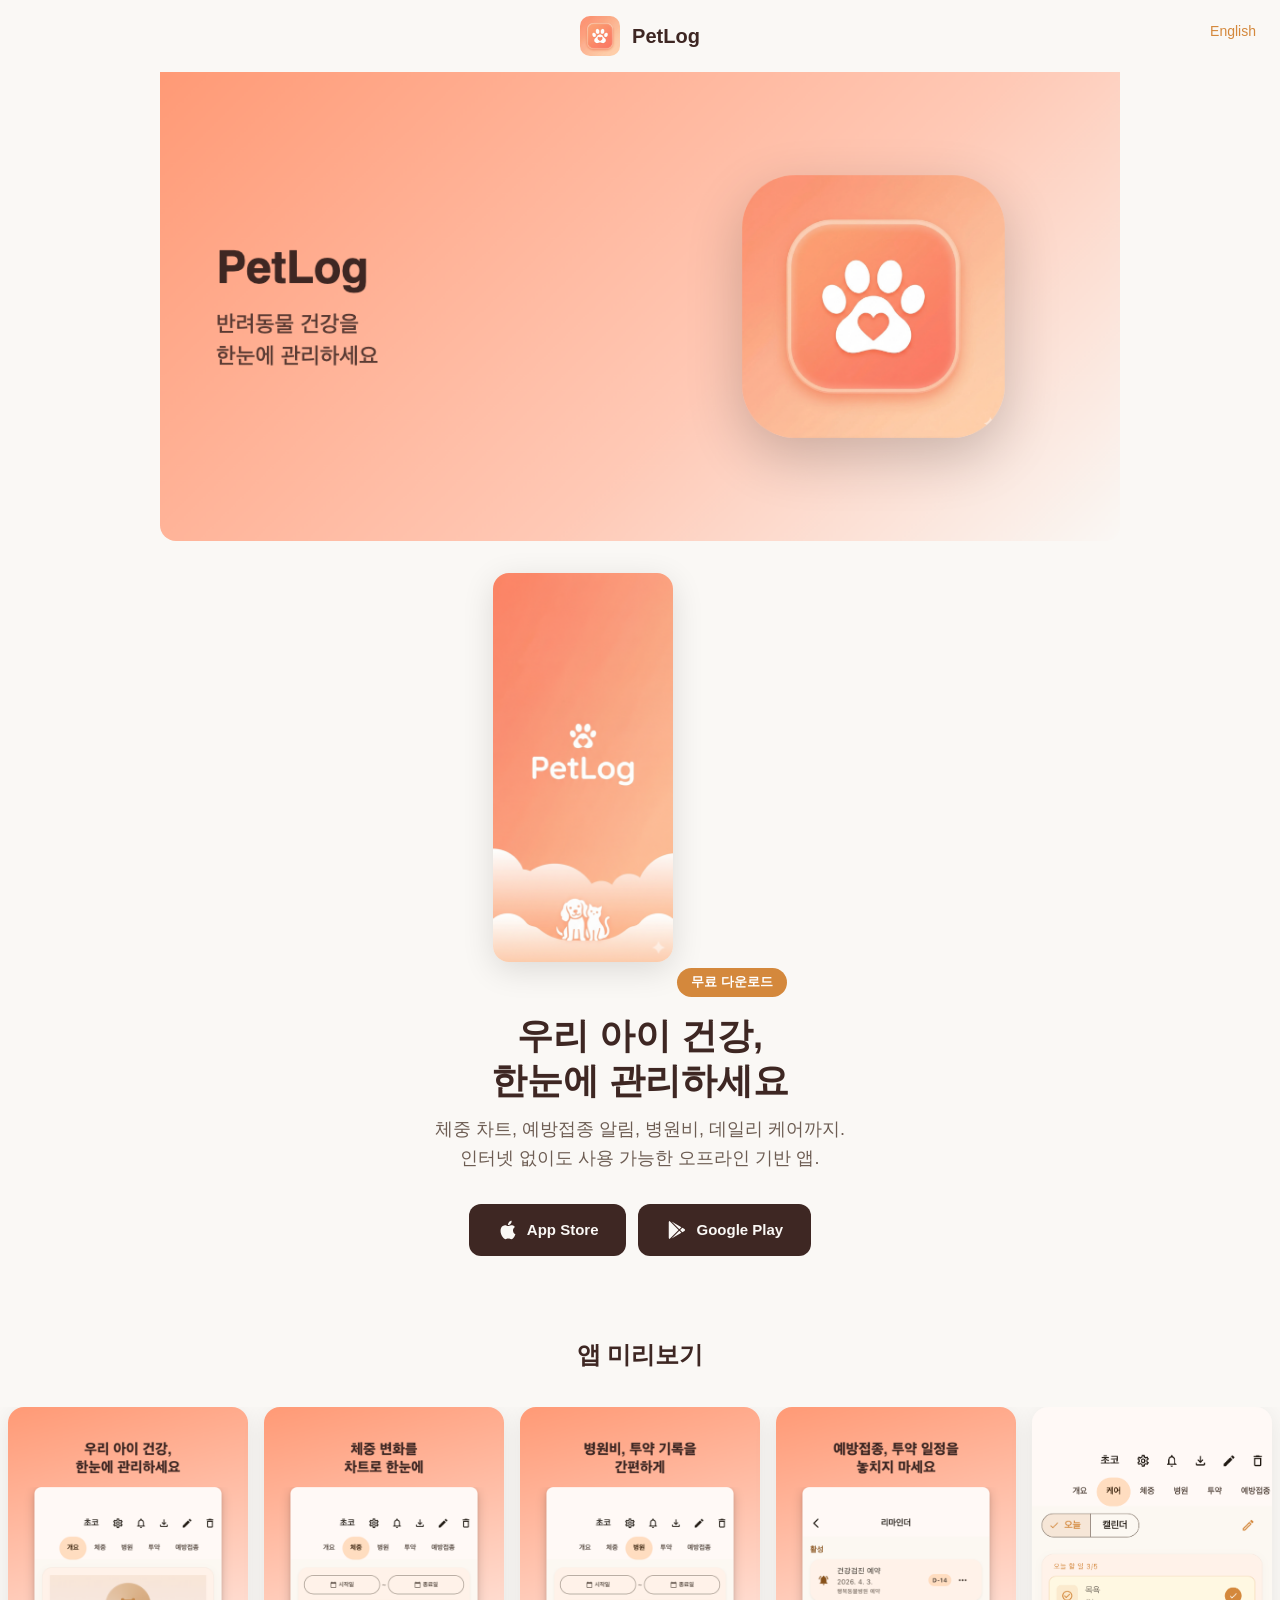
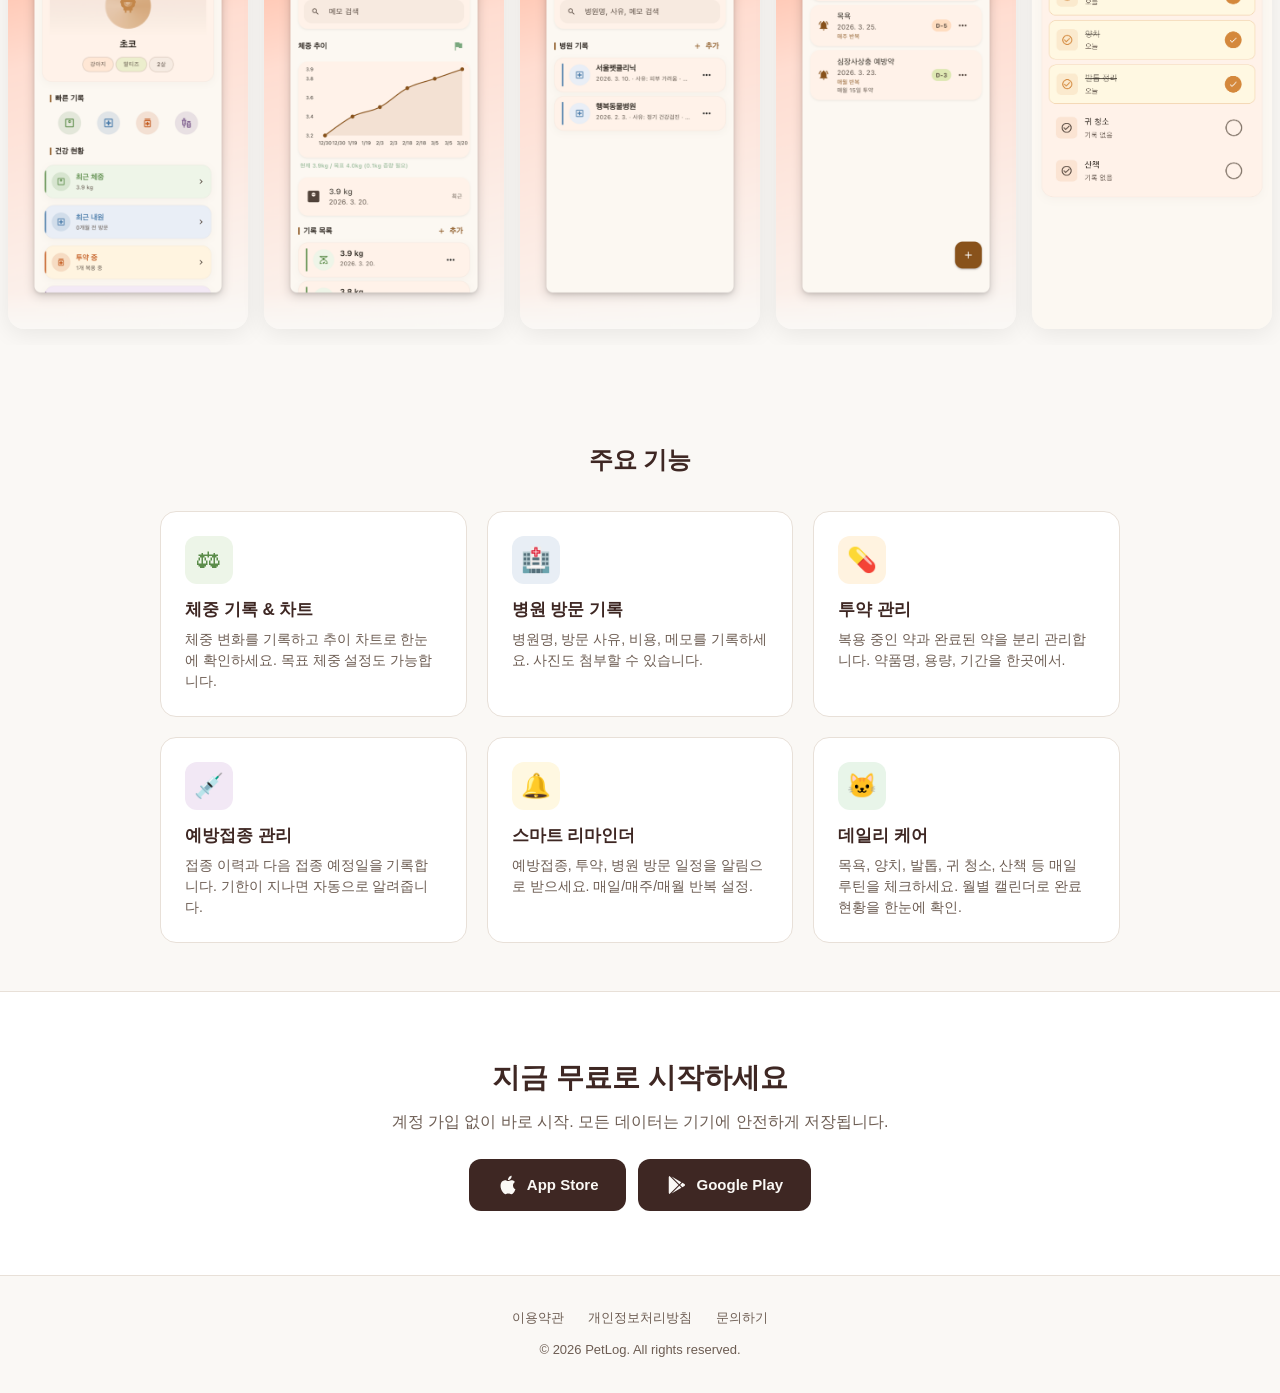
==== index.html @ 62b8fa32 "feat: v1.0.1 Daily Care 기능 추가 반영 - ko/en: Daily Care 기능 카드 추가 - ko/en: 스크린샷 5번 (Daily Care) 추가 - ko/" ====
<!DOCTYPE html>
<html lang="ko">
<head>
  <meta charset="UTF-8">
  <meta name="viewport" content="width=device-width, initial-scale=1.0">
  <title>PetLog - 반려동물 건강 관리 앱</title>
  <meta name="description" content="반려동물의 건강을 한눈에 관리하세요. 체중, 병원, 투약, 예방접종, 데일리 케어 기록과 리마인더를 제공하는 오프라인 기반 앱입니다.">
  <meta property="og:title" content="PetLog - 반려동물 건강 관리 앱">
  <meta property="og:description" content="바쁜 반려인을 위한 가장 간편한 건강 기록 앱">
  <meta property="og:image" content="images/app-icon.png">
  <meta name="theme-color" content="#FAF8F5" media="(prefers-color-scheme: light)">
  <meta name="theme-color" content="#1A1613" media="(prefers-color-scheme: dark)">
  <link rel="icon" href="images/app-icon.png">
  <link rel="stylesheet" href="style.css">
</head>
<body>

  <!-- Header -->
  <div class="lang-switch"><a href="en/">English</a></div>
  <header class="header">
    <div class="header-inner">
      <img src="images/app-icon.png" alt="PetLog" width="40" height="40">
      <h1>PetLog</h1>
    </div>
  </header>

  <!-- Feature Banner -->
  <section class="feature-banner">
    <img src="images/feature_ko.png" alt="PetLog Feature Graphic" loading="eager">
  </section>

  <!-- Hero -->
  <section class="hero container">
    <img src="images/splash_logo_web.png" alt="PetLog" class="hero-splash" loading="eager">
    <span class="hero-badge">무료 다운로드</span>
    <h2>우리 아이 건강,<br>한눈에 관리하세요</h2>
    <p>체중 차트, 예방접종 알림, 병원비, 데일리 케어까지.<br>인터넷 없이도 사용 가능한 오프라인 기반 앱.</p>
    <div class="cta-buttons">
      <a href="https://apps.apple.com/us/app/petlog-pet-health-tracker/id6760936087" class="cta-btn" aria-label="App Store에서 다운로드">
        <svg viewBox="0 0 24 24"><path d="M18.71 19.5c-.83 1.24-1.71 2.45-3.05 2.47-1.34.03-1.77-.79-3.29-.79-1.53 0-2 .77-3.27.82-1.31.05-2.3-1.32-3.14-2.53C4.25 17 2.94 12.45 4.7 9.39c.87-1.52 2.43-2.48 4.12-2.51 1.28-.02 2.5.87 3.29.87.78 0 2.26-1.07 3.8-.91.65.03 2.47.26 3.64 1.98-.09.06-2.17 1.28-2.15 3.81.03 3.02 2.65 4.03 2.68 4.04-.03.07-.42 1.44-1.38 2.83M13 3.5c.73-.83 1.94-1.46 2.94-1.5.13 1.17-.34 2.35-1.04 3.19-.69.85-1.83 1.51-2.95 1.42-.15-1.15.41-2.35 1.05-3.11z"/></svg>
        App Store
      </a>
      <a href="#" class="cta-btn" aria-label="Google Play에서 다운로드">
        <svg viewBox="0 0 24 24"><path d="M3,20.5V3.5C3,2.91 3.34,2.39 3.84,2.15L13.69,12L3.84,21.85C3.34,21.61 3,21.09 3,20.5M16.81,15.12L6.05,21.34L14.54,12.85L16.81,15.12M20.16,10.81C20.5,11.08 20.75,11.5 20.75,12C20.75,12.5 20.53,12.9 20.18,13.18L17.89,14.5L15.39,12L17.89,9.5L20.16,10.81M6.05,2.66L16.81,8.88L14.54,11.15L6.05,2.66Z"/></svg>
        Google Play
      </a>
    </div>
  </section>

  <!-- Screenshots -->
  <section class="screenshots">
    <h3>앱 미리보기</h3>
    <div class="screenshot-scroll">
      <img src="images/screenshot_ko_01.png" alt="펫 상세 화면" loading="lazy">
      <img src="images/screenshot_ko_02.png" alt="체중 차트" loading="lazy">
      <img src="images/screenshot_ko_03.png" alt="병원 기록" loading="lazy">
      <img src="images/screenshot_ko_04.png" alt="리마인더" loading="lazy">
      <img src="images/screenshot_ko_05.png" alt="데일리 케어" loading="lazy">
    </div>
  </section>

  <!-- Features -->
  <section class="features container">
    <h3>주요 기능</h3>
    <div class="feature-grid">
      <div class="feature-card">
        <div class="feature-icon" style="background: #EDF5E8; color: var(--color-weight);">&#9878;</div>
        <h4>체중 기록 & 차트</h4>
        <p>체중 변화를 기록하고 추이 차트로 한눈에 확인하세요. 목표 체중 설정도 가능합니다.</p>
      </div>
      <div class="feature-card">
        <div class="feature-icon" style="background: #E8EEF5; color: var(--color-hospital);">&#127973;</div>
        <h4>병원 방문 기록</h4>
        <p>병원명, 방문 사유, 비용, 메모를 기록하세요. 사진도 첨부할 수 있습니다.</p>
      </div>
      <div class="feature-card">
        <div class="feature-icon" style="background: #FFF3E0; color: var(--color-medication);">&#128138;</div>
        <h4>투약 관리</h4>
        <p>복용 중인 약과 완료된 약을 분리 관리합니다. 약품명, 용량, 기간을 한곳에서.</p>
      </div>
      <div class="feature-card">
        <div class="feature-icon" style="background: #F2E8F5; color: var(--color-vaccination);">&#128137;</div>
        <h4>예방접종 관리</h4>
        <p>접종 이력과 다음 접종 예정일을 기록합니다. 기한이 지나면 자동으로 알려줍니다.</p>
      </div>
      <div class="feature-card">
        <div class="feature-icon" style="background: #FFF8E1; color: var(--color-reminder);">&#128276;</div>
        <h4>스마트 리마인더</h4>
        <p>예방접종, 투약, 병원 방문 일정을 알림으로 받으세요. 매일/매주/매월 반복 설정.</p>
      </div>
      <div class="feature-card">
        <div class="feature-icon" style="background: #E8F5E9; color: #43A047;">&#128049;</div>
        <h4>데일리 케어</h4>
        <p>목욕, 양치, 발톱, 귀 청소, 산책 등 매일 루틴을 체크하세요. 월별 캘린더로 완료 현황을 한눈에 확인.</p>
      </div>
    </div>
  </section>

  <!-- Download CTA -->
  <section class="download">
    <div class="container">
      <h3>지금 무료로 시작하세요</h3>
      <p>계정 가입 없이 바로 시작. 모든 데이터는 기기에 안전하게 저장됩니다.</p>
      <div class="cta-buttons">
        <a href="#" class="cta-btn">
          <svg viewBox="0 0 24 24"><path d="M18.71 19.5c-.83 1.24-1.71 2.45-3.05 2.47-1.34.03-1.77-.79-3.29-.79-1.53 0-2 .77-3.27.82-1.31.05-2.3-1.32-3.14-2.53C4.25 17 2.94 12.45 4.7 9.39c.87-1.52 2.43-2.48 4.12-2.51 1.28-.02 2.5.87 3.29.87.78 0 2.26-1.07 3.8-.91.65.03 2.47.26 3.64 1.98-.09.06-2.17 1.28-2.15 3.81.03 3.02 2.65 4.03 2.68 4.04-.03.07-.42 1.44-1.38 2.83M13 3.5c.73-.83 1.94-1.46 2.94-1.5.13 1.17-.34 2.35-1.04 3.19-.69.85-1.83 1.51-2.95 1.42-.15-1.15.41-2.35 1.05-3.11z"/></svg>
          App Store
        </a>
        <a href="#" class="cta-btn">
          <svg viewBox="0 0 24 24"><path d="M3,20.5V3.5C3,2.91 3.34,2.39 3.84,2.15L13.69,12L3.84,21.85C3.34,21.61 3,21.09 3,20.5M16.81,15.12L6.05,21.34L14.54,12.85L16.81,15.12M20.16,10.81C20.5,11.08 20.75,11.5 20.75,12C20.75,12.5 20.53,12.9 20.18,13.18L17.89,14.5L15.39,12L17.89,9.5L20.16,10.81M6.05,2.66L16.81,8.88L14.54,11.15L6.05,2.66Z"/></svg>
          Google Play
        </a>
      </div>
    </div>
  </section>

  <!-- Footer -->
  <footer class="footer container">
    <div class="footer-links">
      <a href="terms.html">이용약관</a>
      <a href="privacy.html">개인정보처리방침</a>
      <a href="mailto:raybirdy@gmail.com">문의하기</a>
    </div>
    <p>&copy; 2026 PetLog. All rights reserved.</p>
  </footer>

</body>
</html>
---- style.css ----
/* PetLog Landing Page — Design Tokens */
:root {
  --color-bg: #FAF8F5;
  --color-surface: #FFFFFF;
  --color-primary: #D4883C;
  --color-secondary: #E8866A;
  --color-text: #3E2723;
  --color-text-muted: #6D5D53;
  --color-border: #E8E0D8;
  --color-weight: #5B8C4A;
  --color-hospital: #4A7BAA;
  --color-medication: #C45B20;
  --color-vaccination: #7B5A8C;
  --color-reminder: #D4883C;
  --font: 'Pretendard', -apple-system, BlinkMacSystemFont, 'Segoe UI', sans-serif;
  --radius: 16px;
  --radius-sm: 8px;
  --max-width: 960px;
}

/* Dark mode disabled — light brand theme only */

/* Reset */
*, *::before, *::after { box-sizing: border-box; margin: 0; padding: 0; }

body {
  font-family: var(--font);
  background: var(--color-bg);
  color: var(--color-text);
  line-height: 1.6;
  -webkit-font-smoothing: antialiased;
}

a { color: var(--color-primary); text-decoration: none; }
a:hover { text-decoration: underline; }

.container {
  max-width: var(--max-width);
  margin: 0 auto;
  padding: 0 24px;
}

/* Header */
.header {
  padding: 16px 0;
  text-align: center;
}

.header-inner {
  display: flex;
  align-items: center;
  justify-content: center;
  gap: 12px;
}

.header img {
  width: 40px;
  height: 40px;
  border-radius: 10px;
}

.header h1 {
  font-size: 20px;
  font-weight: 700;
}

.lang-switch {
  position: absolute;
  right: 24px;
  top: 20px;
  font-size: 14px;
  color: var(--color-text-muted);
}

/* Feature Banner */
.feature-banner {
  width: 100%;
  overflow: hidden;
  border-radius: 0 0 var(--radius) var(--radius);
}

.feature-banner img {
  width: 100%;
  max-width: var(--max-width);
  display: block;
  margin: 0 auto;
  border-radius: 0 0 var(--radius) var(--radius);
}

/* Hero */
.hero {
  text-align: center;
  padding: 32px 0;
}

.hero-splash {
  width: 180px;
  margin-bottom: 24px;
  border-radius: var(--radius);
  box-shadow: 0 8px 32px rgba(0,0,0,0.12);
}

.hero-badge {
  display: inline-block;
  background: var(--color-primary);
  color: #FFF;
  font-size: 13px;
  font-weight: 600;
  padding: 4px 14px;
  border-radius: 20px;
  margin-bottom: 16px;
}

.hero h2 {
  font-size: 36px;
  font-weight: 700;
  line-height: 1.25;
  margin-bottom: 12px;
}

.hero p {
  font-size: 18px;
  color: var(--color-text-muted);
  max-width: 500px;
  margin: 0 auto 32px;
}

.cta-buttons {
  display: flex;
  gap: 12px;
  justify-content: center;
  flex-wrap: wrap;
}

.cta-btn {
  display: inline-flex;
  align-items: center;
  gap: 8px;
  background: var(--color-text);
  color: var(--color-bg);
  padding: 14px 28px;
  border-radius: 12px;
  font-size: 15px;
  font-weight: 600;
  transition: opacity 0.2s;
}

.cta-btn:hover {
  opacity: 0.85;
  text-decoration: none;
}

.cta-btn svg {
  width: 22px;
  height: 22px;
  fill: currentColor;
}

/* Screenshots */
.screenshots {
  padding: 48px 0;
  overflow: hidden;
}

.screenshots h3 {
  text-align: center;
  font-size: 24px;
  font-weight: 700;
  margin-bottom: 32px;
}

.screenshot-scroll {
  display: flex;
  gap: 16px;
  overflow-x: auto;
  scroll-snap-type: x mandatory;
  -webkit-overflow-scrolling: touch;
  padding: 0 24px 16px;
  scrollbar-width: none;
  justify-content: center;
}

.screenshot-scroll::-webkit-scrollbar { display: none; }

.screenshot-scroll img {
  flex: 0 0 auto;
  width: 240px;
  border-radius: var(--radius);
  scroll-snap-align: center;
  box-shadow: 0 4px 24px rgba(0,0,0,0.08);
}

/* Features */
.features {
  padding: 48px 0;
}

.features h3 {
  text-align: center;
  font-size: 24px;
  font-weight: 700;
  margin-bottom: 32px;
}

.feature-grid {
  display: grid;
  grid-template-columns: repeat(auto-fit, minmax(260px, 1fr));
  gap: 20px;
}

.feature-card {
  background: var(--color-surface);
  border: 1px solid var(--color-border);
  border-radius: var(--radius);
  padding: 24px;
  transition: transform 0.2s;
}

.feature-card:hover {
  transform: translateY(-2px);
}

.feature-icon {
  width: 48px;
  height: 48px;
  border-radius: 12px;
  display: flex;
  align-items: center;
  justify-content: center;
  font-size: 24px;
  margin-bottom: 12px;
}

.feature-card h4 {
  font-size: 17px;
  font-weight: 600;
  margin-bottom: 6px;
}

.feature-card p {
  font-size: 14px;
  color: var(--color-text-muted);
  line-height: 1.5;
}

/* Download */
.download {
  text-align: center;
  padding: 64px 0;
  background: var(--color-surface);
  border-top: 1px solid var(--color-border);
  border-bottom: 1px solid var(--color-border);
}

.download h3 {
  font-size: 28px;
  font-weight: 700;
  margin-bottom: 8px;
}

.download p {
  font-size: 16px;
  color: var(--color-text-muted);
  margin-bottom: 24px;
}

/* Footer */
.footer {
  padding: 32px 0;
  text-align: center;
  font-size: 13px;
  color: var(--color-text-muted);
}

.footer-links {
  display: flex;
  gap: 24px;
  justify-content: center;
  margin-bottom: 12px;
}

.footer-links a {
  color: var(--color-text-muted);
}

/* Responsive */
@media (max-width: 640px) {
  .hero h2 { font-size: 28px; }
  .hero p { font-size: 16px; }
  .screenshot-scroll img { width: 200px; }
  .feature-grid { grid-template-columns: 1fr; }
  .lang-switch { position: static; text-align: center; margin-bottom: 8px; }
}
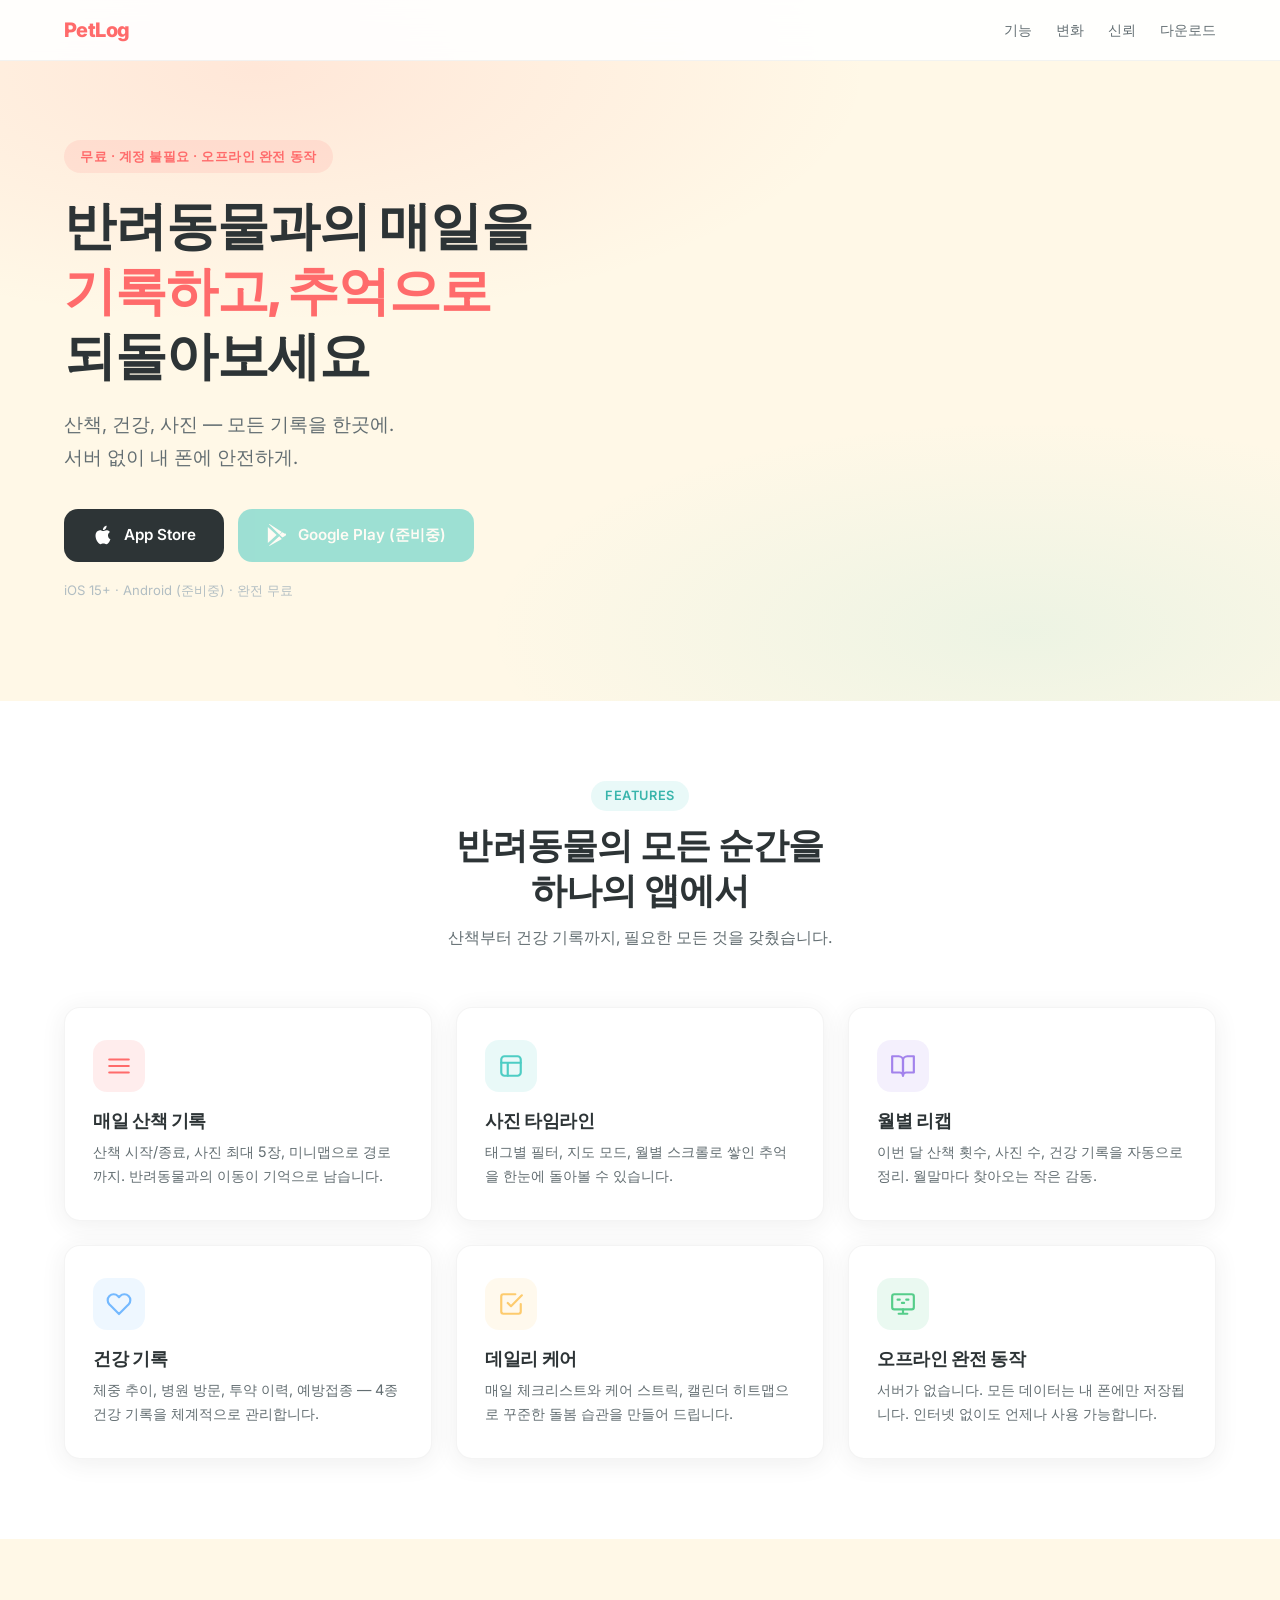
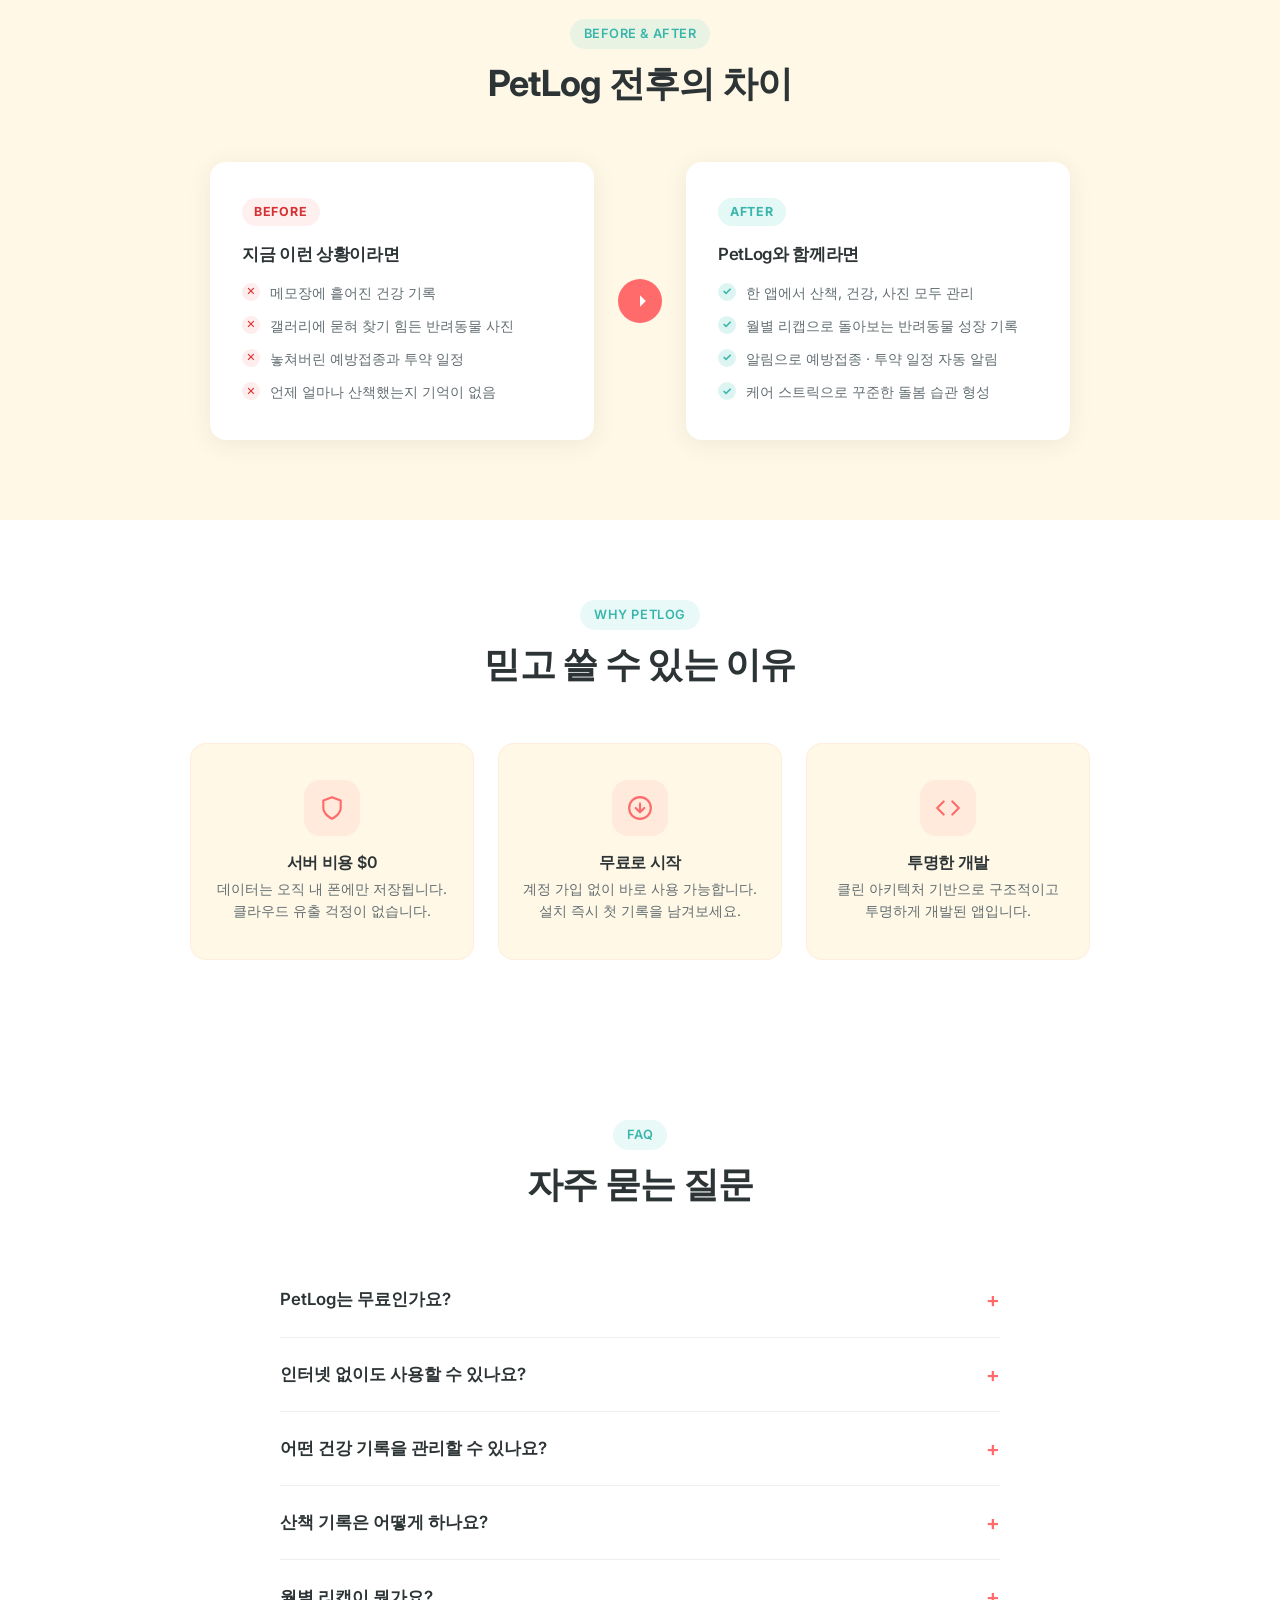
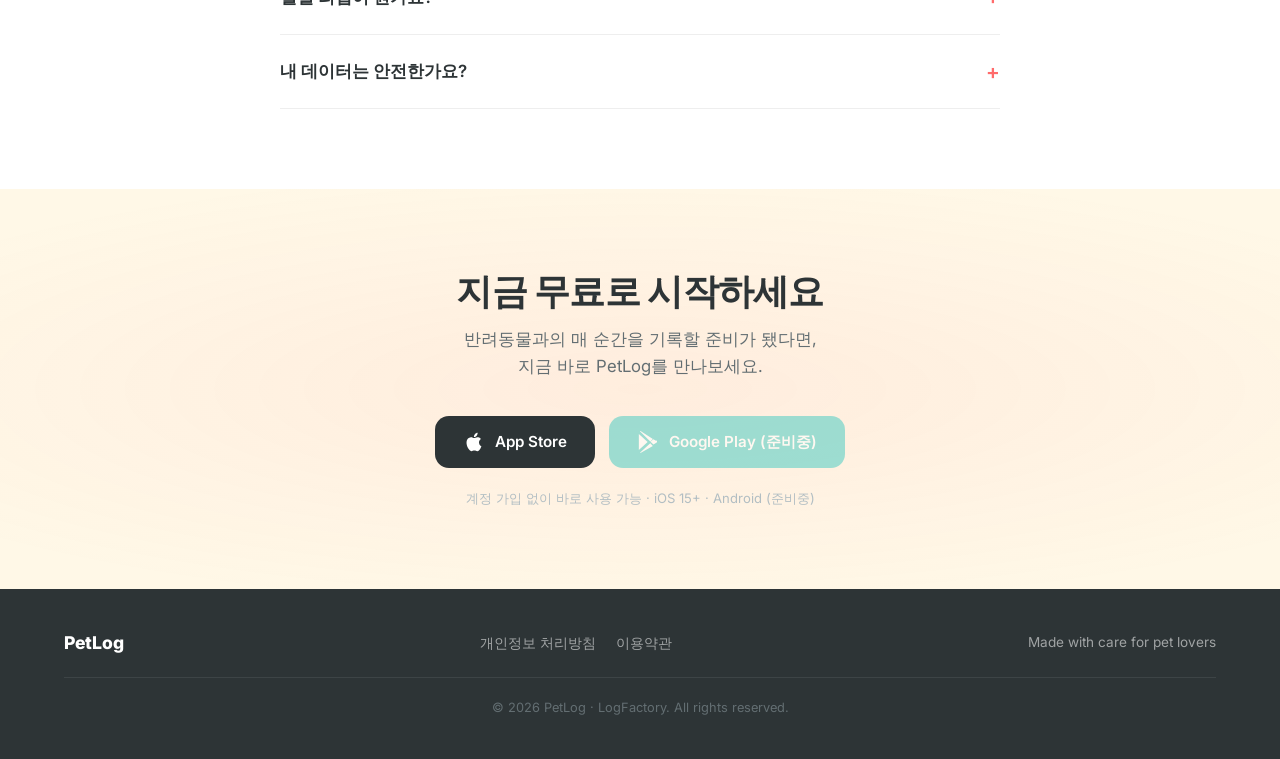
==== commit d7f545af: "feat: v10.0 landing page with SEO/AEO/GEO/LEO optimization Replace v9.0 landing with v10.0 Daily Joy" ====
--- a/index.html
+++ b/index.html
@@ -1,128 +1,1098 @@
 <!DOCTYPE html>
 <html lang="ko">
 <head>
-  <meta charset="UTF-8">
-  <meta name="viewport" content="width=device-width, initial-scale=1.0">
-  <title>PetLog - 반려동물 건강 관리 앱</title>
-  <meta name="description" content="반려동물의 건강을 한눈에 관리하세요. 체중, 병원, 투약, 예방접종, 데일리 케어 기록과 리마인더를 제공하는 오프라인 기반 앱입니다.">
-  <meta property="og:title" content="PetLog - 반려동물 건강 관리 앱">
-  <meta property="og:description" content="바쁜 반려인을 위한 가장 간편한 건강 기록 앱">
-  <meta property="og:image" content="images/app-icon.png">
-  <meta name="theme-color" content="#FAF8F5" media="(prefers-color-scheme: light)">
-  <meta name="theme-color" content="#1A1613" media="(prefers-color-scheme: dark)">
-  <link rel="icon" href="images/app-icon.png">
-  <link rel="stylesheet" href="style.css">
+  <meta charset="UTF-8" />
+  <meta name="viewport" content="width=device-width, initial-scale=1.0" />
+  <title>PetLog — 반려동물 건강 관리 앱 | 산책 기록, 사진 타임라인, 월별 리캡</title>
+  <meta name="description" content="반려동물과의 매일을 기록하고 추억으로 되돌아보세요. 산책 기록, 사진 타임라인, 월별 리캡, 체중/병원/투약/예방접종 관리. 서버 없이 내 폰에 안전하게 저장. 무료." />
+  <meta name="keywords" content="반려동물 건강 관리, 펫 건강 기록, 강아지 산책 기록, 반려동물 사진 일기, 펫 산책 앱, pet health tracker, dog walk tracker, pet photo diary" />
+  <meta name="robots" content="index, follow, max-snippet:-1, max-image-preview:large" />
+  <link rel="canonical" href="https://raybirdy.github.io/petlog-legal/" />
+  <link rel="alternate" hreflang="ko" href="https://raybirdy.github.io/petlog-legal/" />
+  <link rel="alternate" hreflang="en" href="https://raybirdy.github.io/petlog-legal/" />
+  <link rel="alternate" hreflang="x-default" href="https://raybirdy.github.io/petlog-legal/" />
+
+  <!-- Open Graph -->
+  <meta property="og:title" content="PetLog — 반려동물 건강 관리 앱 | 산책, 사진, 리캡" />
+  <meta property="og:description" content="산책 기록, 사진 타임라인, 월별 리캡. 서버 없이 내 폰에 안전하게. 무료로 시작하세요." />
+  <meta property="og:type" content="website" />
+  <meta property="og:url" content="https://raybirdy.github.io/petlog-legal/" />
+  <meta property="og:site_name" content="PetLog" />
+  <meta property="og:locale" content="ko_KR" />
+  <meta property="og:locale:alternate" content="en_US" />
+
+  <!-- Twitter Card -->
+  <meta name="twitter:card" content="summary_large_image" />
+  <meta name="twitter:title" content="PetLog — 반려동물 건강 관리 앱" />
+  <meta name="twitter:description" content="산책, 건강, 사진 — 모든 기록을 한곳에. 서버 없이 무료로." />
+
+  <meta name="theme-color" content="#FF6B6B" />
+  <meta name="apple-itunes-app" content="app-id=APP_ID" />
+
+  <!-- JSON-LD: SoftwareApplication (SEO/AEO/GEO) -->
+  <script type="application/ld+json">
+  {
+    "@context": "https://schema.org",
+    "@type": "SoftwareApplication",
+    "name": "PetLog",
+    "alternateName": "펫로그",
+    "description": "반려동물과의 매일을 기록하고 추억으로 되돌아보는 건강 관리 앱. 산책 기록, 사진 타임라인, 월별 리캡, 체중/병원/투약/예방접종 관리.",
+    "applicationCategory": "HealthApplication",
+    "applicationSubCategory": "Pet Care",
+    "operatingSystem": "iOS 15+, Android 8+",
+    "offers": {
+      "@type": "Offer",
+      "price": "0",
+      "priceCurrency": "KRW",
+      "description": "무료 (광고 포함)"
+    },
+    "featureList": [
+      "산책 기록 (시작/종료, 사진 5장, GPS 미니맵)",
+      "사진 타임라인 (태그 필터, 지도 모드, 월별 스크롤)",
+      "월별 리캡 (산책 횟수, 사진, 건강 기록 요약)",
+      "데일리 케어 체크리스트 + 케어 스트릭",
+      "체중/병원/투약/예방접종 4종 건강 기록",
+      "리마인더 알림",
+      "오프라인 완전 동작 (서버 없음, 로컬 저장)"
+    ],
+    "screenshot": "https://raybirdy.github.io/petlog-legal/og-image.png",
+    "author": {
+      "@type": "Organization",
+      "name": "LogFactory"
+    },
+    "inLanguage": ["ko", "en"]
+  }
+  </script>
+
+  <!-- JSON-LD: FAQPage (AEO/GEO/LEO — AI 답변 엔진 최적화) -->
+  <script type="application/ld+json">
+  {
+    "@context": "https://schema.org",
+    "@type": "FAQPage",
+    "mainEntity": [
+      {
+        "@type": "Question",
+        "name": "PetLog는 무료인가요?",
+        "acceptedAnswer": {
+          "@type": "Answer",
+          "text": "네, PetLog는 완전 무료입니다. 계정 가입 없이 바로 사용할 수 있으며, 모든 데이터는 내 폰에만 저장됩니다."
+        }
+      },
+      {
+        "@type": "Question",
+        "name": "인터넷 없이도 사용할 수 있나요?",
+        "acceptedAnswer": {
+          "@type": "Answer",
+          "text": "네, PetLog는 오프라인 완전 동작합니다. 서버가 없으며 모든 데이터는 기기 내 로컬 데이터베이스에 저장됩니다."
+        }
+      },
+      {
+        "@type": "Question",
+        "name": "어떤 건강 기록을 관리할 수 있나요?",
+        "acceptedAnswer": {
+          "@type": "Answer",
+          "text": "체중, 병원 방문, 투약, 예방접종 4종의 건강 기록을 관리할 수 있습니다. 각 기록에 사진을 첨부할 수 있고, 리마인더 알림도 설정 가능합니다."
+        }
+      },
+      {
+        "@type": "Question",
+        "name": "산책 기록은 어떻게 하나요?",
+        "acceptedAnswer": {
+          "@type": "Answer",
+          "text": "산책 시작/종료 버튼으로 기록하며, 산책 중 사진을 최대 5장까지 찍을 수 있습니다. GPS 위치가 자동 저장되어 미니맵에 표시됩니다."
+        }
+      },
+      {
+        "@type": "Question",
+        "name": "월별 리캡이 뭔가요?",
+        "acceptedAnswer": {
+          "@type": "Answer",
+          "text": "한 달간의 산책 횟수, 찍은 사진, 건강 기록을 한눈에 요약해주는 기능입니다. 반려동물과 함께한 시간을 되돌아볼 수 있습니다."
+        }
+      },
+      {
+        "@type": "Question",
+        "name": "내 데이터는 안전한가요?",
+        "acceptedAnswer": {
+          "@type": "Answer",
+          "text": "PetLog는 서버를 사용하지 않습니다. 모든 데이터는 사용자의 기기에만 저장되며, 외부로 전송되지 않습니다."
+        }
+      }
+    ]
+  }
+  </script>
+  <link rel="preconnect" href="https://fonts.googleapis.com" />
+  <link rel="preconnect" href="https://fonts.gstatic.com" crossorigin />
+  <link href="https://fonts.googleapis.com/css2?family=Inter:wght@400;500;600;700;800&display=swap" rel="stylesheet" />
+  <style>
+    /* ─── Reset & Base ─── */
+    *, *::before, *::after {
+      box-sizing: border-box;
+      margin: 0;
+      padding: 0;
+    }
+
+    :root {
+      --coral:    #FF6B6B;
+      --coral-dk: #E85555;
+      --mint:     #4ECDC4;
+      --mint-dk:  #3AB5AC;
+      --cream:    #FFF8E7;
+      --cream-dk: #FFF0CC;
+      --text:     #2D3436;
+      --text-mid: #636E72;
+      --text-lt:  #B2BEC3;
+      --white:    #FFFFFF;
+      --card-bg:  #FFFFFF;
+      --shadow:   0 4px 24px rgba(45, 52, 54, 0.08);
+      --shadow-hover: 0 8px 40px rgba(45, 52, 54, 0.14);
+      --radius:   16px;
+      --max-w:    1200px;
+    }
+
+    html {
+      scroll-behavior: smooth;
+    }
+
+    body {
+      font-family: 'Pretendard Variable', 'Pretendard', 'Inter', system-ui, -apple-system, sans-serif;
+      color: var(--text);
+      background: var(--white);
+      line-height: 1.6;
+      -webkit-font-smoothing: antialiased;
+    }
+
+    /* ─── Typography ─── */
+    h1, h2, h3 {
+      line-height: 1.25;
+      letter-spacing: -0.02em;
+    }
+
+    h1 { font-size: clamp(2rem, 5vw, 3.25rem); font-weight: 800; }
+    h2 { font-size: clamp(1.5rem, 3.5vw, 2.25rem); font-weight: 700; }
+    h3 { font-size: 1.125rem; font-weight: 600; }
+
+    p { color: var(--text-mid); }
+
+    /* ─── Layout ─── */
+    .container {
+      width: 100%;
+      max-width: var(--max-w);
+      margin-inline: auto;
+      padding-inline: 24px;
+    }
+
+    section {
+      padding-block: 80px;
+    }
+
+    /* ─── Scroll Animation ─── */
+    .fade-in {
+      opacity: 0;
+      transform: translateY(28px);
+      transition: opacity 0.55s ease, transform 0.55s ease;
+    }
+
+    .fade-in.visible {
+      opacity: 1;
+      transform: translateY(0);
+    }
+
+    /* ─── Navigation ─── */
+    nav {
+      position: fixed;
+      top: 0;
+      left: 0;
+      right: 0;
+      z-index: 100;
+      background: rgba(255, 255, 255, 0.9);
+      backdrop-filter: blur(12px);
+      -webkit-backdrop-filter: blur(12px);
+      border-bottom: 1px solid rgba(45, 52, 54, 0.06);
+    }
+
+    .nav-inner {
+      display: flex;
+      align-items: center;
+      justify-content: space-between;
+      height: 60px;
+    }
+
+    .nav-logo {
+      font-size: 1.25rem;
+      font-weight: 800;
+      color: var(--coral);
+      text-decoration: none;
+      letter-spacing: -0.03em;
+    }
+
+    .nav-links {
+      display: flex;
+      gap: 24px;
+      list-style: none;
+    }
+
+    .nav-links a {
+      font-size: 0.9rem;
+      font-weight: 500;
+      color: var(--text-mid);
+      text-decoration: none;
+      transition: color 0.2s;
+    }
+
+    .nav-links a:hover { color: var(--coral); }
+
+    /* ─── Buttons ─── */
+    .btn {
+      display: inline-flex;
+      align-items: center;
+      gap: 10px;
+      padding: 14px 28px;
+      border-radius: 14px;
+      font-size: 0.95rem;
+      font-weight: 600;
+      text-decoration: none;
+      transition: transform 0.2s ease, box-shadow 0.2s ease;
+      cursor: pointer;
+      border: none;
+      white-space: nowrap;
+    }
+
+    .btn:hover {
+      transform: scale(1.05);
+      box-shadow: 0 8px 24px rgba(0,0,0,0.15);
+    }
+
+    .btn-dark {
+      background: var(--text);
+      color: var(--white);
+    }
+
+    .btn-mint {
+      background: var(--mint);
+      color: var(--white);
+    }
+
+    .btn-outline {
+      background: transparent;
+      color: var(--text);
+      border: 2px solid var(--text);
+    }
+
+    .btn-outline:hover {
+      background: var(--text);
+      color: var(--white);
+    }
+
+    .btn-group {
+      display: flex;
+      flex-wrap: wrap;
+      gap: 14px;
+      align-items: center;
+    }
+
+    /* ─── Store Badge SVG Icons ─── */
+    .store-icon {
+      width: 22px;
+      height: 22px;
+      flex-shrink: 0;
+    }
+
+    /* ─── Hero ─── */
+    #hero {
+      padding-top: 140px;
+      padding-bottom: 100px;
+      background:
+        radial-gradient(ellipse 80% 60% at 20% 10%, rgba(255, 107, 107, 0.12) 0%, transparent 60%),
+        radial-gradient(ellipse 70% 50% at 80% 90%, rgba(78, 205, 196, 0.10) 0%, transparent 60%),
+        var(--cream);
+    }
+
+    .hero-content {
+      max-width: 720px;
+    }
+
+    .hero-badge {
+      display: inline-block;
+      background: rgba(255, 107, 107, 0.12);
+      color: var(--coral);
+      border-radius: 100px;
+      padding: 6px 16px;
+      font-size: 0.82rem;
+      font-weight: 600;
+      letter-spacing: 0.04em;
+      text-transform: uppercase;
+      margin-bottom: 20px;
+    }
+
+    #hero h1 {
+      margin-bottom: 20px;
+      color: var(--text);
+    }
+
+    #hero h1 span {
+      color: var(--coral);
+    }
+
+    .hero-sub {
+      font-size: clamp(1rem, 2vw, 1.2rem);
+      color: var(--text-mid);
+      margin-bottom: 36px;
+      max-width: 560px;
+      line-height: 1.7;
+    }
+
+    .hero-note {
+      margin-top: 18px;
+      font-size: 0.82rem;
+      color: var(--text-lt);
+    }
+
+    /* ─── Features ─── */
+    #features {
+      background: var(--white);
+    }
+
+    .section-header {
+      text-align: center;
+      margin-bottom: 56px;
+    }
+
+    .section-label {
+      display: inline-block;
+      background: rgba(78, 205, 196, 0.12);
+      color: var(--mint-dk);
+      border-radius: 100px;
+      padding: 5px 14px;
+      font-size: 0.8rem;
+      font-weight: 600;
+      letter-spacing: 0.04em;
+      text-transform: uppercase;
+      margin-bottom: 12px;
+    }
+
+    .section-header h2 {
+      margin-bottom: 12px;
+    }
+
+    .features-grid {
+      display: grid;
+      grid-template-columns: repeat(3, 1fr);
+      gap: 24px;
+    }
+
+    .feature-card {
+      background: var(--card-bg);
+      border-radius: var(--radius);
+      padding: 32px 28px;
+      box-shadow: var(--shadow);
+      border: 1px solid rgba(45, 52, 54, 0.05);
+      transition: box-shadow 0.25s ease, transform 0.25s ease;
+    }
+
+    .feature-card:hover {
+      box-shadow: var(--shadow-hover);
+      transform: translateY(-3px);
+    }
+
+    .feature-icon {
+      width: 52px;
+      height: 52px;
+      border-radius: 14px;
+      display: flex;
+      align-items: center;
+      justify-content: center;
+      margin-bottom: 18px;
+      font-size: 1.4rem;
+    }
+
+    .icon-coral  { background: rgba(255, 107, 107, 0.12); }
+    .icon-mint   { background: rgba(78, 205, 196, 0.12); }
+    .icon-purple { background: rgba(162, 130, 236, 0.12); }
+    .icon-blue   { background: rgba(116, 185, 255, 0.12); }
+    .icon-yellow { background: rgba(253, 203, 110, 0.12); }
+    .icon-green  { background: rgba(85, 205, 138, 0.12); }
+
+    .feature-card h3 {
+      margin-bottom: 8px;
+      color: var(--text);
+    }
+
+    .feature-card p {
+      font-size: 0.9rem;
+      line-height: 1.65;
+    }
+
+    /* ─── Before / After ─── */
+    #beforeafter {
+      background: var(--cream);
+    }
+
+    .ba-grid {
+      display: grid;
+      grid-template-columns: 1fr auto 1fr;
+      gap: 0;
+      align-items: center;
+      max-width: 860px;
+      margin-inline: auto;
+    }
+
+    .ba-card {
+      background: var(--white);
+      border-radius: var(--radius);
+      padding: 36px 32px;
+      box-shadow: var(--shadow);
+    }
+
+    .ba-card .ba-tag {
+      display: inline-block;
+      border-radius: 100px;
+      padding: 4px 12px;
+      font-size: 0.78rem;
+      font-weight: 700;
+      letter-spacing: 0.06em;
+      text-transform: uppercase;
+      margin-bottom: 16px;
+    }
+
+    .ba-before .ba-tag { background: #FFF0F0; color: #D63031; }
+    .ba-after  .ba-tag { background: rgba(78, 205, 196, 0.15); color: var(--mint-dk); }
+
+    .ba-card h3 {
+      font-size: 1.05rem;
+      color: var(--text);
+      margin-bottom: 14px;
+      line-height: 1.5;
+    }
+
+    .ba-list {
+      list-style: none;
+      display: flex;
+      flex-direction: column;
+      gap: 10px;
+    }
+
+    .ba-list li {
+      display: flex;
+      align-items: flex-start;
+      gap: 10px;
+      font-size: 0.9rem;
+      color: var(--text-mid);
+    }
+
+    .ba-list li .marker {
+      flex-shrink: 0;
+      width: 18px;
+      height: 18px;
+      border-radius: 50%;
+      display: inline-flex;
+      align-items: center;
+      justify-content: center;
+      margin-top: 2px;
+      font-size: 0.7rem;
+      font-weight: 700;
+    }
+
+    .ba-before .marker { background: #FDEDEC; color: #D63031; }
+    .ba-after  .marker { background: rgba(78, 205, 196, 0.2); color: var(--mint-dk); }
+
+    .ba-arrow {
+      display: flex;
+      align-items: center;
+      justify-content: center;
+      padding-inline: 24px;
+    }
+
+    .ba-arrow-inner {
+      width: 44px;
+      height: 44px;
+      background: var(--coral);
+      border-radius: 50%;
+      display: flex;
+      align-items: center;
+      justify-content: center;
+    }
+
+    .ba-arrow-inner svg {
+      width: 20px;
+      height: 20px;
+      fill: white;
+    }
+
+    /* ─── Trust Signals ─── */
+    #trust {
+      background: var(--white);
+    }
+
+    .trust-grid {
+      display: grid;
+      grid-template-columns: repeat(3, 1fr);
+      gap: 24px;
+      max-width: 900px;
+      margin-inline: auto;
+    }
+
+    .trust-card {
+      text-align: center;
+      padding: 36px 24px;
+      background: var(--cream);
+      border-radius: var(--radius);
+      border: 1px solid rgba(255, 107, 107, 0.08);
+    }
+
+    .trust-icon-wrap {
+      width: 56px;
+      height: 56px;
+      background: rgba(255, 107, 107, 0.1);
+      border-radius: 16px;
+      display: flex;
+      align-items: center;
+      justify-content: center;
+      margin-inline: auto;
+      margin-bottom: 16px;
+    }
+
+    .trust-icon-wrap svg {
+      width: 26px;
+      height: 26px;
+      stroke: var(--coral);
+      fill: none;
+      stroke-width: 2;
+      stroke-linecap: round;
+      stroke-linejoin: round;
+    }
+
+    .trust-card h3 {
+      font-size: 1rem;
+      margin-bottom: 6px;
+      color: var(--text);
+    }
+
+    .trust-card p {
+      font-size: 0.875rem;
+    }
+
+    /* ─── Final CTA ─── */
+    #cta {
+      background:
+        radial-gradient(ellipse 100% 80% at 50% 50%, rgba(255, 107, 107, 0.08) 0%, transparent 70%),
+        var(--cream);
+      text-align: center;
+    }
+
+    #cta h2 {
+      margin-bottom: 12px;
+      color: var(--text);
+    }
+
+    #cta .cta-sub {
+      font-size: 1.05rem;
+      color: var(--text-mid);
+      margin-bottom: 36px;
+    }
+
+    #cta .btn-group {
+      justify-content: center;
+    }
+
+    .cta-note {
+      margin-top: 20px;
+      font-size: 0.82rem;
+      color: var(--text-lt);
+    }
+
+    /* ─── Footer ─── */
+    footer {
+      background: var(--text);
+      color: rgba(255,255,255,0.55);
+      padding-block: 40px;
+    }
+
+    .footer-inner {
+      display: flex;
+      flex-wrap: wrap;
+      align-items: center;
+      justify-content: space-between;
+      gap: 16px;
+    }
+
+    .footer-logo {
+      font-size: 1.1rem;
+      font-weight: 800;
+      color: var(--white);
+      text-decoration: none;
+    }
+
+    .footer-links {
+      display: flex;
+      gap: 20px;
+      list-style: none;
+      flex-wrap: wrap;
+    }
+
+    .footer-links a {
+      font-size: 0.85rem;
+      color: rgba(255,255,255,0.55);
+      text-decoration: none;
+      transition: color 0.2s;
+    }
+
+    .footer-links a:hover { color: var(--white); }
+
+    .footer-copy {
+      font-size: 0.8rem;
+      width: 100%;
+      text-align: center;
+      margin-top: 20px;
+      border-top: 1px solid rgba(255,255,255,0.08);
+      padding-top: 20px;
+    }
+
+    /* ─── Responsive ─── */
+    @media (max-width: 900px) {
+      .features-grid {
+        grid-template-columns: repeat(2, 1fr);
+      }
+
+      .trust-grid {
+        grid-template-columns: repeat(3, 1fr);
+      }
+
+      .ba-grid {
+        grid-template-columns: 1fr;
+        gap: 16px;
+      }
+
+      .ba-arrow {
+        transform: rotate(90deg);
+        padding-inline: 0;
+        padding-block: 8px;
+      }
+
+      nav .nav-links {
+        display: none;
+      }
+    }
+
+    @media (max-width: 600px) {
+      section { padding-block: 48px; }
+
+      #hero {
+        padding-top: 100px;
+        padding-bottom: 64px;
+      }
+
+      .features-grid {
+        grid-template-columns: 1fr;
+      }
+
+      .trust-grid {
+        grid-template-columns: 1fr;
+      }
+
+      .btn-group {
+        flex-direction: column;
+        align-items: flex-start;
+      }
+
+      #cta .btn-group {
+        align-items: center;
+      }
+
+      .ba-card {
+        padding: 28px 24px;
+      }
+
+      .footer-inner {
+        flex-direction: column;
+        align-items: flex-start;
+        gap: 12px;
+      }
+    }
+  </style>
 </head>
 <body>
 
-  <!-- Header -->
-  <div class="lang-switch"><a href="en/">English</a></div>
-  <header class="header">
-    <div class="header-inner">
-      <img src="images/app-icon.png" alt="PetLog" width="40" height="40">
-      <h1>PetLog</h1>
+  <!-- ─── Navigation ─── -->
+  <nav>
+    <div class="container">
+      <div class="nav-inner">
+        <a href="#hero" class="nav-logo">PetLog</a>
+        <ul class="nav-links">
+          <li><a href="#features">기능</a></li>
+          <li><a href="#beforeafter">변화</a></li>
+          <li><a href="#trust">신뢰</a></li>
+          <li><a href="#cta">다운로드</a></li>
+        </ul>
+      </div>
     </div>
-  </header>
-
-  <!-- Feature Banner -->
-  <section class="feature-banner">
-    <img src="images/feature_ko.png" alt="PetLog Feature Graphic" loading="eager">
-  </section>
-
-  <!-- Hero -->
-  <section class="hero container">
-    <img src="images/splash_logo_web.png" alt="PetLog" class="hero-splash" loading="eager">
-    <span class="hero-badge">무료 다운로드</span>
-    <h2>우리 아이 건강,<br>한눈에 관리하세요</h2>
-    <p>체중 차트, 예방접종 알림, 병원비, 데일리 케어까지.<br>인터넷 없이도 사용 가능한 오프라인 기반 앱.</p>
-    <div class="cta-buttons">
-      <a href="https://apps.apple.com/us/app/petlog-pet-health-tracker/id6760936087" class="cta-btn" aria-label="App Store에서 다운로드">
-        <svg viewBox="0 0 24 24"><path d="M18.71 19.5c-.83 1.24-1.71 2.45-3.05 2.47-1.34.03-1.77-.79-3.29-.79-1.53 0-2 .77-3.27.82-1.31.05-2.3-1.32-3.14-2.53C4.25 17 2.94 12.45 4.7 9.39c.87-1.52 2.43-2.48 4.12-2.51 1.28-.02 2.5.87 3.29.87.78 0 2.26-1.07 3.8-.91.65.03 2.47.26 3.64 1.98-.09.06-2.17 1.28-2.15 3.81.03 3.02 2.65 4.03 2.68 4.04-.03.07-.42 1.44-1.38 2.83M13 3.5c.73-.83 1.94-1.46 2.94-1.5.13 1.17-.34 2.35-1.04 3.19-.69.85-1.83 1.51-2.95 1.42-.15-1.15.41-2.35 1.05-3.11z"/></svg>
-        App Store
-      </a>
-      <a href="#" class="cta-btn" aria-label="Google Play에서 다운로드">
-        <svg viewBox="0 0 24 24"><path d="M3,20.5V3.5C3,2.91 3.34,2.39 3.84,2.15L13.69,12L3.84,21.85C3.34,21.61 3,21.09 3,20.5M16.81,15.12L6.05,21.34L14.54,12.85L16.81,15.12M20.16,10.81C20.5,11.08 20.75,11.5 20.75,12C20.75,12.5 20.53,12.9 20.18,13.18L17.89,14.5L15.39,12L17.89,9.5L20.16,10.81M6.05,2.66L16.81,8.88L14.54,11.15L6.05,2.66Z"/></svg>
-        Google Play
-      </a>
+  </nav>
+
+  <!-- ─── Hero ─── -->
+  <section id="hero">
+    <div class="container">
+      <div class="hero-content fade-in">
+        <span class="hero-badge">무료 · 계정 불필요 · 오프라인 완전 동작</span>
+        <h1>반려동물과의 매일을<br><span>기록하고, 추억으로</span><br>되돌아보세요</h1>
+        <p class="hero-sub">
+          산책, 건강, 사진 — 모든 기록을 한곳에.<br>
+          서버 없이 내 폰에 안전하게.
+        </p>
+        <div class="btn-group">
+          <a
+            href="https://apps.apple.com/app/petlog/id[APP_ID]"
+            class="btn btn-dark"
+            aria-label="App Store에서 다운로드"
+          >
+            <!-- Apple logo SVG -->
+            <svg class="store-icon" viewBox="0 0 24 24" fill="currentColor" aria-hidden="true">
+              <path d="M18.71 19.5c-.83 1.24-1.71 2.45-3.05 2.47-1.34.03-1.77-.79-3.29-.79-1.53 0-2 .77-3.27.82-1.31.05-2.3-1.32-3.14-2.53C4.25 17 2.94 12.45 4.7 9.39c.87-1.52 2.43-2.48 4.12-2.51 1.28-.02 2.5.87 3.29.87.78 0 2.26-1.07 3.8-.91.65.03 2.47.26 3.64 1.98-.09.06-2.17 1.28-2.15 3.81.03 3.02 2.65 4.03 2.68 4.04-.03.07-.42 1.44-1.38 2.83M13 3.5c.73-.83 1.94-1.46 2.94-1.5.13 1.17-.34 2.35-1.04 3.19-.69.85-1.83 1.51-2.95 1.42-.15-1.15.41-2.35 1.05-3.11z"/>
+            </svg>
+            App Store
+          </a>
+          <span
+            class="btn btn-mint btn-disabled"
+            aria-label="Google Play 준비중"
+            style="opacity:0.55;cursor:default;pointer-events:none;"
+          >
+            <svg class="store-icon" viewBox="0 0 24 24" fill="currentColor" aria-hidden="true">
+              <path d="M3.18 23.76c.33.18.7.22 1.06.1l13.07-7.54-2.83-2.83-11.3 10.27zm-1.18-20.5v17.48l9.62-8.74-9.62-8.74zm19.16 7.6-3.3-1.9-3.14 2.86 3.14 2.86 3.32-1.92c.95-.55.95-1.86-.02-2.9zM4.24.14C3.88.02 3.51.06 3.18.24L14.49 11.55l2.83-2.83L4.24.14z"/>
+            </svg>
+            Google Play (준비중)
+          </span>
+        </div>
+        <p class="hero-note">iOS 15+ · Android (준비중) · 완전 무료</p>
+      </div>
     </div>
   </section>
 
-  <!-- Screenshots -->
-  <section class="screenshots">
-    <h3>앱 미리보기</h3>
-    <div class="screenshot-scroll">
-      <img src="images/screenshot_ko_01.png" alt="펫 상세 화면" loading="lazy">
-      <img src="images/screenshot_ko_02.png" alt="체중 차트" loading="lazy">
-      <img src="images/screenshot_ko_03.png" alt="병원 기록" loading="lazy">
-      <img src="images/screenshot_ko_04.png" alt="리마인더" loading="lazy">
-      <img src="images/screenshot_ko_05.png" alt="데일리 케어" loading="lazy">
+  <!-- ─── Features ─── -->
+  <section id="features">
+    <div class="container">
+      <div class="section-header fade-in">
+        <span class="section-label">Features</span>
+        <h2>반려동물의 모든 순간을<br>하나의 앱에서</h2>
+        <p>산책부터 건강 기록까지, 필요한 모든 것을 갖췄습니다.</p>
+      </div>
+
+      <div class="features-grid">
+
+        <div class="feature-card fade-in">
+          <div class="feature-icon icon-coral" aria-hidden="true">
+            <!-- Walk/paw icon using CSS lines -->
+            <svg width="26" height="26" viewBox="0 0 24 24" fill="none" stroke="#FF6B6B" stroke-width="2" stroke-linecap="round" stroke-linejoin="round">
+              <path d="M3 12h18M3 6h18M3 18h18"/>
+              <circle cx="20" cy="12" r="1" fill="#FF6B6B" stroke="none"/>
+            </svg>
+          </div>
+          <h3>매일 산책 기록</h3>
+          <p>산책 시작/종료, 사진 최대 5장, 미니맵으로 경로까지. 반려동물과의 이동이 기억으로 남습니다.</p>
+        </div>
+
+        <div class="feature-card fade-in">
+          <div class="feature-icon icon-mint" aria-hidden="true">
+            <svg width="26" height="26" viewBox="0 0 24 24" fill="none" stroke="#4ECDC4" stroke-width="2" stroke-linecap="round" stroke-linejoin="round">
+              <rect x="3" y="3" width="18" height="18" rx="3"/>
+              <path d="M3 9h18M9 21V9"/>
+            </svg>
+          </div>
+          <h3>사진 타임라인</h3>
+          <p>태그별 필터, 지도 모드, 월별 스크롤로 쌓인 추억을 한눈에 돌아볼 수 있습니다.</p>
+        </div>
+
+        <div class="feature-card fade-in">
+          <div class="feature-icon icon-purple" aria-hidden="true">
+            <svg width="26" height="26" viewBox="0 0 24 24" fill="none" stroke="#A282EC" stroke-width="2" stroke-linecap="round" stroke-linejoin="round">
+              <path d="M2 3h6a4 4 0 0 1 4 4v14a3 3 0 0 0-3-3H2z"/>
+              <path d="M22 3h-6a4 4 0 0 0-4 4v14a3 3 0 0 1 3-3h7z"/>
+            </svg>
+          </div>
+          <h3>월별 리캡</h3>
+          <p>이번 달 산책 횟수, 사진 수, 건강 기록을 자동으로 정리. 월말마다 찾아오는 작은 감동.</p>
+        </div>
+
+        <div class="feature-card fade-in">
+          <div class="feature-icon icon-blue" aria-hidden="true">
+            <svg width="26" height="26" viewBox="0 0 24 24" fill="none" stroke="#74B9FF" stroke-width="2" stroke-linecap="round" stroke-linejoin="round">
+              <path d="M20.84 4.61a5.5 5.5 0 0 0-7.78 0L12 5.67l-1.06-1.06a5.5 5.5 0 0 0-7.78 7.78l1.06 1.06L12 21.23l7.78-7.78 1.06-1.06a5.5 5.5 0 0 0 0-7.78z"/>
+            </svg>
+          </div>
+          <h3>건강 기록</h3>
+          <p>체중 추이, 병원 방문, 투약 이력, 예방접종 — 4종 건강 기록을 체계적으로 관리합니다.</p>
+        </div>
+
+        <div class="feature-card fade-in">
+          <div class="feature-icon icon-yellow" aria-hidden="true">
+            <svg width="26" height="26" viewBox="0 0 24 24" fill="none" stroke="#FDCB6E" stroke-width="2" stroke-linecap="round" stroke-linejoin="round">
+              <path d="M9 11l3 3L22 4"/>
+              <path d="M21 12v7a2 2 0 0 1-2 2H5a2 2 0 0 1-2-2V5a2 2 0 0 1 2-2h11"/>
+            </svg>
+          </div>
+          <h3>데일리 케어</h3>
+          <p>매일 체크리스트와 케어 스트릭, 캘린더 히트맵으로 꾸준한 돌봄 습관을 만들어 드립니다.</p>
+        </div>
+
+        <div class="feature-card fade-in">
+          <div class="feature-icon icon-green" aria-hidden="true">
+            <svg width="26" height="26" viewBox="0 0 24 24" fill="none" stroke="#55CD8A" stroke-width="2" stroke-linecap="round" stroke-linejoin="round">
+              <rect x="2" y="3" width="20" height="14" rx="2"/>
+              <path d="M8 21h8M12 17v4"/>
+              <path d="M7 8h2M15 8h2M11 11h2"/>
+            </svg>
+          </div>
+          <h3>오프라인 완전 동작</h3>
+          <p>서버가 없습니다. 모든 데이터는 내 폰에만 저장됩니다. 인터넷 없이도 언제나 사용 가능합니다.</p>
+        </div>
+
+      </div>
     </div>
   </section>
 
-  <!-- Features -->
-  <section class="features container">
-    <h3>주요 기능</h3>
-    <div class="feature-grid">
-      <div class="feature-card">
-        <div class="feature-icon" style="background: #EDF5E8; color: var(--color-weight);">&#9878;</div>
-        <h4>체중 기록 & 차트</h4>
-        <p>체중 변화를 기록하고 추이 차트로 한눈에 확인하세요. 목표 체중 설정도 가능합니다.</p>
-      </div>
-      <div class="feature-card">
-        <div class="feature-icon" style="background: #E8EEF5; color: var(--color-hospital);">&#127973;</div>
-        <h4>병원 방문 기록</h4>
-        <p>병원명, 방문 사유, 비용, 메모를 기록하세요. 사진도 첨부할 수 있습니다.</p>
-      </div>
-      <div class="feature-card">
-        <div class="feature-icon" style="background: #FFF3E0; color: var(--color-medication);">&#128138;</div>
-        <h4>투약 관리</h4>
-        <p>복용 중인 약과 완료된 약을 분리 관리합니다. 약품명, 용량, 기간을 한곳에서.</p>
-      </div>
-      <div class="feature-card">
-        <div class="feature-icon" style="background: #F2E8F5; color: var(--color-vaccination);">&#128137;</div>
-        <h4>예방접종 관리</h4>
-        <p>접종 이력과 다음 접종 예정일을 기록합니다. 기한이 지나면 자동으로 알려줍니다.</p>
-      </div>
-      <div class="feature-card">
-        <div class="feature-icon" style="background: #FFF8E1; color: var(--color-reminder);">&#128276;</div>
-        <h4>스마트 리마인더</h4>
-        <p>예방접종, 투약, 병원 방문 일정을 알림으로 받으세요. 매일/매주/매월 반복 설정.</p>
-      </div>
-      <div class="feature-card">
-        <div class="feature-icon" style="background: #E8F5E9; color: #43A047;">&#128049;</div>
-        <h4>데일리 케어</h4>
-        <p>목욕, 양치, 발톱, 귀 청소, 산책 등 매일 루틴을 체크하세요. 월별 캘린더로 완료 현황을 한눈에 확인.</p>
+  <!-- ─── Before / After ─── -->
+  <section id="beforeafter">
+    <div class="container">
+      <div class="section-header fade-in">
+        <span class="section-label">Before &amp; After</span>
+        <h2>PetLog 전후의 차이</h2>
+      </div>
+
+      <div class="ba-grid fade-in">
+
+        <div class="ba-card ba-before">
+          <span class="ba-tag">Before</span>
+          <h3>지금 이런 상황이라면</h3>
+          <ul class="ba-list">
+            <li>
+              <span class="marker" aria-hidden="true">✕</span>
+              메모장에 흩어진 건강 기록
+            </li>
+            <li>
+              <span class="marker" aria-hidden="true">✕</span>
+              갤러리에 묻혀 찾기 힘든 반려동물 사진
+            </li>
+            <li>
+              <span class="marker" aria-hidden="true">✕</span>
+              놓쳐버린 예방접종과 투약 일정
+            </li>
+            <li>
+              <span class="marker" aria-hidden="true">✕</span>
+              언제 얼마나 산책했는지 기억이 없음
+            </li>
+          </ul>
+        </div>
+
+        <div class="ba-arrow" aria-hidden="true">
+          <div class="ba-arrow-inner">
+            <svg viewBox="0 0 24 24"><path d="M5 12h14M12 5l7 7-7 7"/></svg>
+          </div>
+        </div>
+
+        <div class="ba-card ba-after">
+          <span class="ba-tag">After</span>
+          <h3>PetLog와 함께라면</h3>
+          <ul class="ba-list">
+            <li>
+              <span class="marker" aria-hidden="true">✓</span>
+              한 앱에서 산책, 건강, 사진 모두 관리
+            </li>
+            <li>
+              <span class="marker" aria-hidden="true">✓</span>
+              월별 리캡으로 돌아보는 반려동물 성장 기록
+            </li>
+            <li>
+              <span class="marker" aria-hidden="true">✓</span>
+              알림으로 예방접종 · 투약 일정 자동 알림
+            </li>
+            <li>
+              <span class="marker" aria-hidden="true">✓</span>
+              케어 스트릭으로 꾸준한 돌봄 습관 형성
+            </li>
+          </ul>
+        </div>
+
       </div>
     </div>
   </section>
 
-  <!-- Download CTA -->
-  <section class="download">
+  <!-- ─── Trust Signals ─── -->
+  <section id="trust">
     <div class="container">
-      <h3>지금 무료로 시작하세요</h3>
-      <p>계정 가입 없이 바로 시작. 모든 데이터는 기기에 안전하게 저장됩니다.</p>
-      <div class="cta-buttons">
-        <a href="#" class="cta-btn">
-          <svg viewBox="0 0 24 24"><path d="M18.71 19.5c-.83 1.24-1.71 2.45-3.05 2.47-1.34.03-1.77-.79-3.29-.79-1.53 0-2 .77-3.27.82-1.31.05-2.3-1.32-3.14-2.53C4.25 17 2.94 12.45 4.7 9.39c.87-1.52 2.43-2.48 4.12-2.51 1.28-.02 2.5.87 3.29.87.78 0 2.26-1.07 3.8-.91.65.03 2.47.26 3.64 1.98-.09.06-2.17 1.28-2.15 3.81.03 3.02 2.65 4.03 2.68 4.04-.03.07-.42 1.44-1.38 2.83M13 3.5c.73-.83 1.94-1.46 2.94-1.5.13 1.17-.34 2.35-1.04 3.19-.69.85-1.83 1.51-2.95 1.42-.15-1.15.41-2.35 1.05-3.11z"/></svg>
-          App Store
-        </a>
-        <a href="#" class="cta-btn">
-          <svg viewBox="0 0 24 24"><path d="M3,20.5V3.5C3,2.91 3.34,2.39 3.84,2.15L13.69,12L3.84,21.85C3.34,21.61 3,21.09 3,20.5M16.81,15.12L6.05,21.34L14.54,12.85L16.81,15.12M20.16,10.81C20.5,11.08 20.75,11.5 20.75,12C20.75,12.5 20.53,12.9 20.18,13.18L17.89,14.5L15.39,12L17.89,9.5L20.16,10.81M6.05,2.66L16.81,8.88L14.54,11.15L6.05,2.66Z"/></svg>
-          Google Play
-        </a>
+      <div class="section-header fade-in">
+        <span class="section-label">Why PetLog</span>
+        <h2>믿고 쓸 수 있는 이유</h2>
+      </div>
+
+      <div class="trust-grid">
+
+        <div class="trust-card fade-in">
+          <div class="trust-icon-wrap" aria-hidden="true">
+            <!-- Shield icon -->
+            <svg viewBox="0 0 24 24">
+              <path d="M12 22s8-4 8-10V5l-8-3-8 3v7c0 6 8 10 8 10z"/>
+            </svg>
+          </div>
+          <h3>서버 비용 $0</h3>
+          <p>데이터는 오직 내 폰에만 저장됩니다. 클라우드 유출 걱정이 없습니다.</p>
+        </div>
+
+        <div class="trust-card fade-in">
+          <div class="trust-icon-wrap" aria-hidden="true">
+            <!-- Download/free icon -->
+            <svg viewBox="0 0 24 24">
+              <circle cx="12" cy="12" r="10"/>
+              <path d="M12 8v8M8 12l4 4 4-4"/>
+            </svg>
+          </div>
+          <h3>무료로 시작</h3>
+          <p>계정 가입 없이 바로 사용 가능합니다. 설치 즉시 첫 기록을 남겨보세요.</p>
+        </div>
+
+        <div class="trust-card fade-in">
+          <div class="trust-icon-wrap" aria-hidden="true">
+            <!-- Code/transparent icon -->
+            <svg viewBox="0 0 24 24">
+              <polyline points="16 18 22 12 16 6"/>
+              <polyline points="8 6 2 12 8 18"/>
+            </svg>
+          </div>
+          <h3>투명한 개발</h3>
+          <p>클린 아키텍처 기반으로 구조적이고 투명하게 개발된 앱입니다.</p>
+        </div>
+
       </div>
     </div>
   </section>
 
-  <!-- Footer -->
-  <footer class="footer container">
-    <div class="footer-links">
-      <a href="terms.html">이용약관</a>
-      <a href="privacy.html">개인정보처리방침</a>
-      <a href="mailto:raybirdy@gmail.com">문의하기</a>
+  <!-- ─── FAQ (AEO/GEO/LEO visible content) ─── -->
+  <section id="faq" style="background:var(--white);">
+    <div class="container">
+      <div class="section-header fade-in">
+        <span class="section-label">FAQ</span>
+        <h2>자주 묻는 질문</h2>
+      </div>
+      <div style="max-width:720px;margin:0 auto;">
+        <details class="fade-in" style="border-bottom:1px solid #eee;padding:20px 0;">
+          <summary style="cursor:pointer;font-weight:600;font-size:1.05rem;list-style:none;display:flex;justify-content:space-between;align-items:center;">PetLog는 무료인가요?<span style="color:var(--coral);font-size:1.3rem;transition:transform 0.2s;">+</span></summary>
+          <p style="margin-top:12px;">네, PetLog는 완전 무료입니다. 계정 가입 없이 바로 사용할 수 있으며, 모든 데이터는 내 폰에만 저장됩니다.</p>
+        </details>
+        <details class="fade-in" style="border-bottom:1px solid #eee;padding:20px 0;">
+          <summary style="cursor:pointer;font-weight:600;font-size:1.05rem;list-style:none;display:flex;justify-content:space-between;align-items:center;">인터넷 없이도 사용할 수 있나요?<span style="color:var(--coral);font-size:1.3rem;transition:transform 0.2s;">+</span></summary>
+          <p style="margin-top:12px;">네, PetLog는 오프라인 완전 동작합니다. 서버가 없으며 모든 데이터는 기기 내 로컬 데이터베이스에 저장됩니다.</p>
+        </details>
+        <details class="fade-in" style="border-bottom:1px solid #eee;padding:20px 0;">
+          <summary style="cursor:pointer;font-weight:600;font-size:1.05rem;list-style:none;display:flex;justify-content:space-between;align-items:center;">어떤 건강 기록을 관리할 수 있나요?<span style="color:var(--coral);font-size:1.3rem;transition:transform 0.2s;">+</span></summary>
+          <p style="margin-top:12px;">체중, 병원 방문, 투약, 예방접종 4종의 건강 기록을 관리할 수 있습니다. 각 기록에 사진을 첨부할 수 있고, 리마인더 알림도 설정 가능합니다.</p>
+        </details>
+        <details class="fade-in" style="border-bottom:1px solid #eee;padding:20px 0;">
+          <summary style="cursor:pointer;font-weight:600;font-size:1.05rem;list-style:none;display:flex;justify-content:space-between;align-items:center;">산책 기록은 어떻게 하나요?<span style="color:var(--coral);font-size:1.3rem;transition:transform 0.2s;">+</span></summary>
+          <p style="margin-top:12px;">산책 시작/종료 버튼으로 기록하며, 산책 중 사진을 최대 5장까지 찍을 수 있습니다. GPS 위치가 자동 저장되어 미니맵에 표시됩니다.</p>
+        </details>
+        <details class="fade-in" style="border-bottom:1px solid #eee;padding:20px 0;">
+          <summary style="cursor:pointer;font-weight:600;font-size:1.05rem;list-style:none;display:flex;justify-content:space-between;align-items:center;">월별 리캡이 뭔가요?<span style="color:var(--coral);font-size:1.3rem;transition:transform 0.2s;">+</span></summary>
+          <p style="margin-top:12px;">한 달간의 산책 횟수, 찍은 사진, 건강 기록을 한눈에 요약해주는 기능입니다. 반려동물과 함께한 시간을 되돌아볼 수 있습니다.</p>
+        </details>
+        <details class="fade-in" style="border-bottom:1px solid #eee;padding:20px 0;">
+          <summary style="cursor:pointer;font-weight:600;font-size:1.05rem;list-style:none;display:flex;justify-content:space-between;align-items:center;">내 데이터는 안전한가요?<span style="color:var(--coral);font-size:1.3rem;transition:transform 0.2s;">+</span></summary>
+          <p style="margin-top:12px;">PetLog는 서버를 사용하지 않습니다. 모든 데이터는 사용자의 기기에만 저장되며, 외부로 전송되지 않습니다.</p>
+        </details>
+      </div>
     </div>
-    <p>&copy; 2026 PetLog. All rights reserved.</p>
+  </section>
+
+  <!-- ─── Final CTA ─── -->
+  <section id="cta">
+    <div class="container">
+      <div class="fade-in">
+        <h2>지금 무료로 시작하세요</h2>
+        <p class="cta-sub">
+          반려동물과의 매 순간을 기록할 준비가 됐다면,<br>
+          지금 바로 PetLog를 만나보세요.
+        </p>
+        <div class="btn-group">
+          <a
+            href="https://apps.apple.com/app/petlog/id[APP_ID]"
+            class="btn btn-dark"
+            aria-label="App Store에서 다운로드"
+          >
+            <svg class="store-icon" viewBox="0 0 24 24" fill="currentColor" aria-hidden="true">
+              <path d="M18.71 19.5c-.83 1.24-1.71 2.45-3.05 2.47-1.34.03-1.77-.79-3.29-.79-1.53 0-2 .77-3.27.82-1.31.05-2.3-1.32-3.14-2.53C4.25 17 2.94 12.45 4.7 9.39c.87-1.52 2.43-2.48 4.12-2.51 1.28-.02 2.5.87 3.29.87.78 0 2.26-1.07 3.8-.91.65.03 2.47.26 3.64 1.98-.09.06-2.17 1.28-2.15 3.81.03 3.02 2.65 4.03 2.68 4.04-.03.07-.42 1.44-1.38 2.83M13 3.5c.73-.83 1.94-1.46 2.94-1.5.13 1.17-.34 2.35-1.04 3.19-.69.85-1.83 1.51-2.95 1.42-.15-1.15.41-2.35 1.05-3.11z"/>
+            </svg>
+            App Store
+          </a>
+          <span
+            class="btn btn-mint btn-disabled"
+            aria-label="Google Play 준비중"
+            style="opacity:0.55;cursor:default;pointer-events:none;"
+          >
+            <svg class="store-icon" viewBox="0 0 24 24" fill="currentColor" aria-hidden="true">
+              <path d="M3.18 23.76c.33.18.7.22 1.06.1l13.07-7.54-2.83-2.83-11.3 10.27zm-1.18-20.5v17.48l9.62-8.74-9.62-8.74zm19.16 7.6-3.3-1.9-3.14 2.86 3.14 2.86 3.32-1.92c.95-.55.95-1.86-.02-2.9zM4.24.14C3.88.02 3.51.06 3.18.24L14.49 11.55l2.83-2.83L4.24.14z"/>
+            </svg>
+            Google Play (준비중)
+          </span>
+        </div>
+        <p class="cta-note">계정 가입 없이 바로 사용 가능 · iOS 15+ · Android (준비중)</p>
+      </div>
+    </div>
+  </section>
+
+  <!-- ─── Footer ─── -->
+  <footer>
+    <div class="container">
+      <div class="footer-inner">
+        <a href="#hero" class="footer-logo">PetLog</a>
+        <ul class="footer-links">
+          <li>
+            <a href="privacy.html">
+              개인정보 처리방침
+            </a>
+          </li>
+          <li>
+            <a href="terms.html">
+              이용약관
+            </a>
+          </li>
+        </ul>
+        <span style="font-size:0.85rem;">Made with care for pet lovers</span>
+      </div>
+      <p class="footer-copy">
+        &copy; 2026 PetLog · LogFactory. All rights reserved.
+      </p>
+    </div>
   </footer>
+
+  <!-- ─── Scroll Fade-in ─── -->
+  <script>
+    (function () {
+      'use strict';
+
+      var observer = new IntersectionObserver(
+        function (entries) {
+          entries.forEach(function (entry) {
+            if (entry.isIntersecting) {
+              entry.target.classList.add('visible');
+              observer.unobserve(entry.target);
+            }
+          });
+        },
+        { threshold: 0.12, rootMargin: '0px 0px -40px 0px' }
+      );
+
+      // Stagger cards within each grid
+      function staggerGroup(selector, baseDelay) {
+        var items = document.querySelectorAll(selector);
+        items.forEach(function (el, i) {
+          el.style.transitionDelay = (baseDelay + i * 80) + 'ms';
+        });
+      }
+
+      staggerGroup('.feature-card', 60);
+      staggerGroup('.trust-card', 60);
+
+      document.querySelectorAll('.fade-in').forEach(function (el) {
+        observer.observe(el);
+      });
+    })();
+  </script>
 
 </body>
 </html>
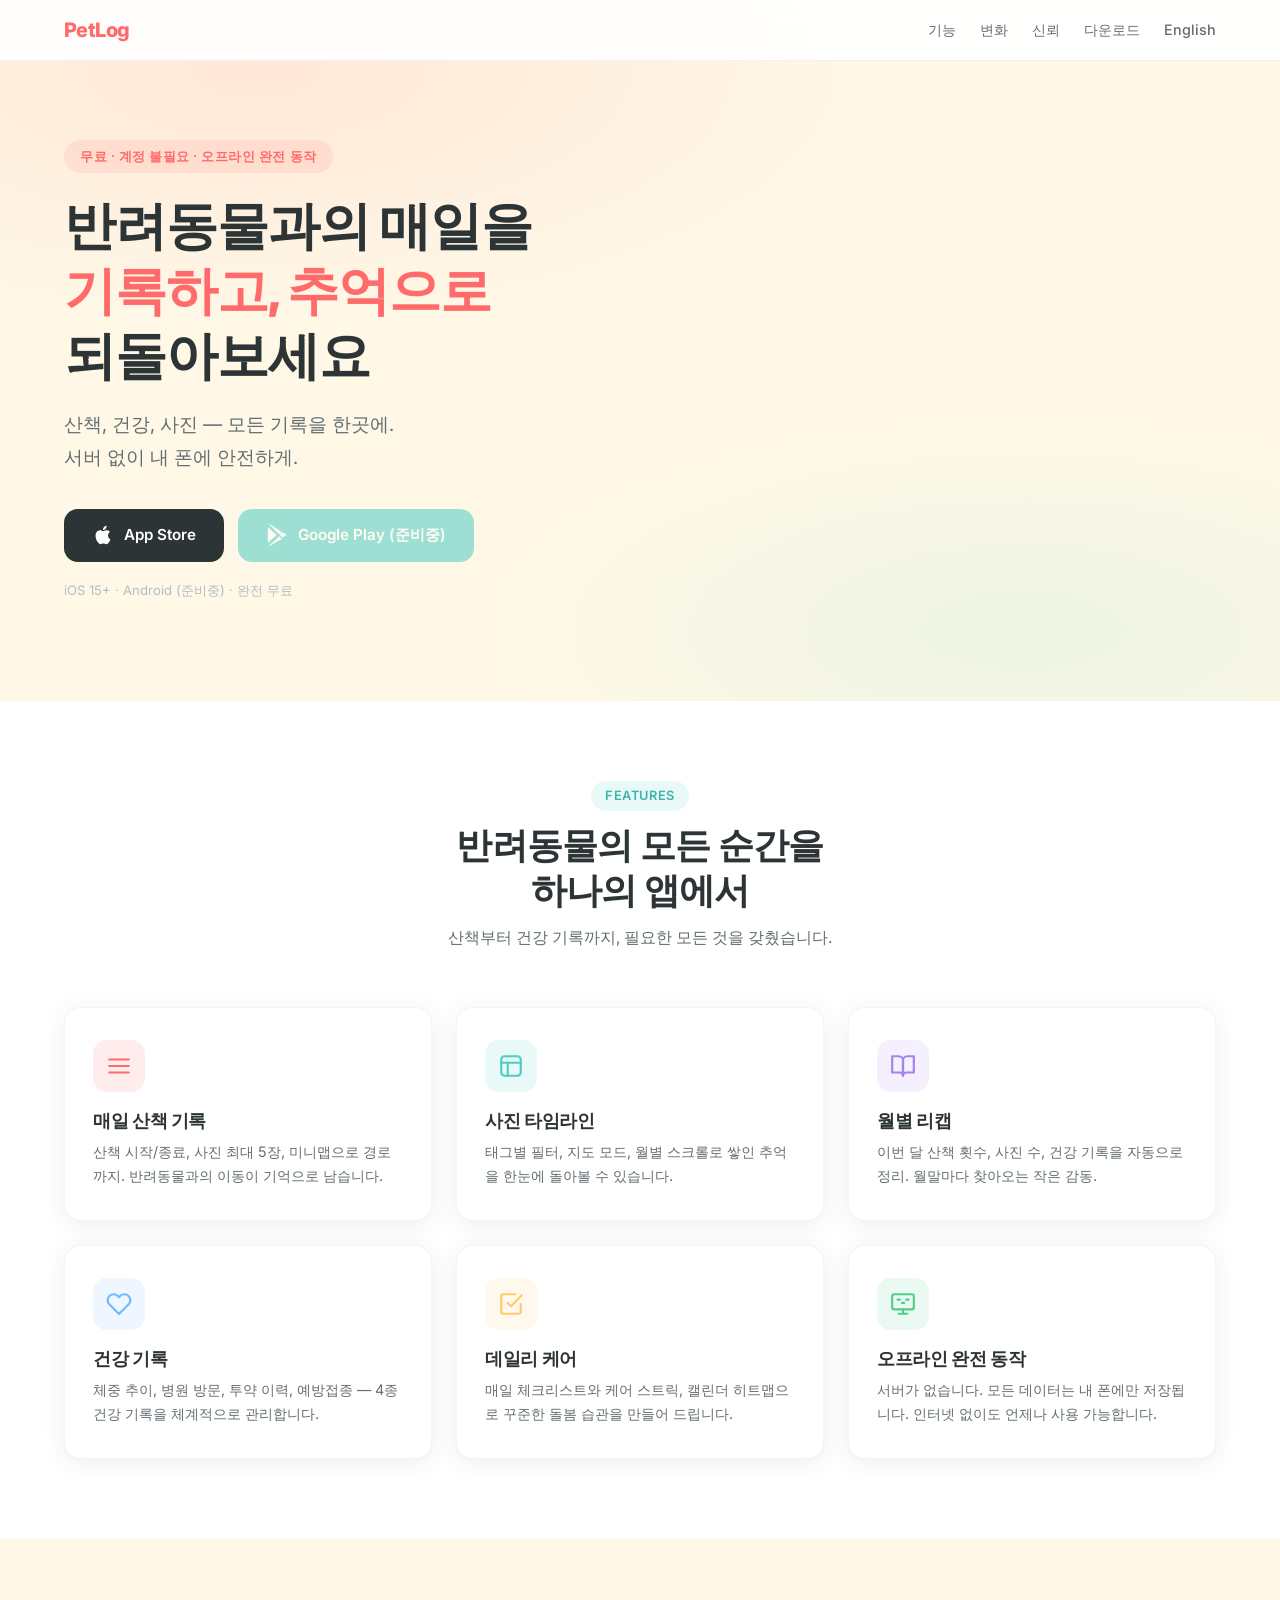
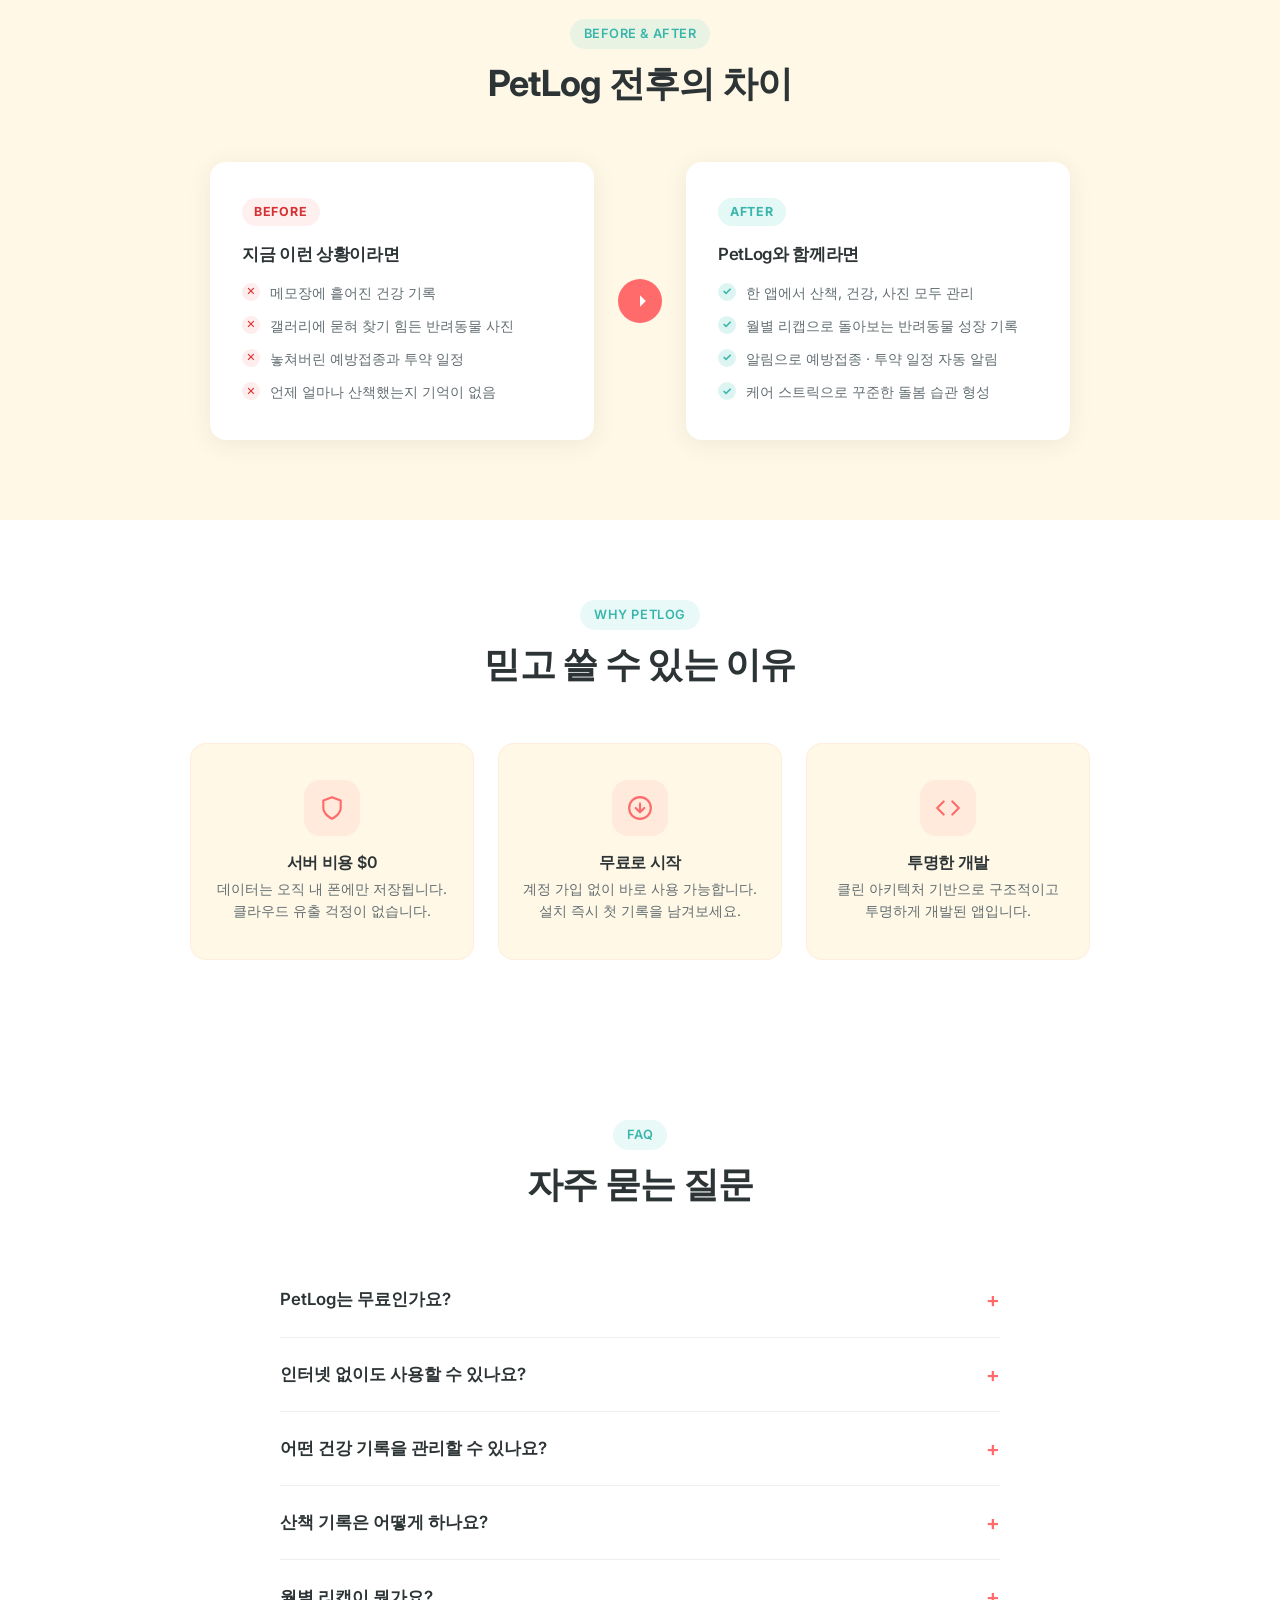
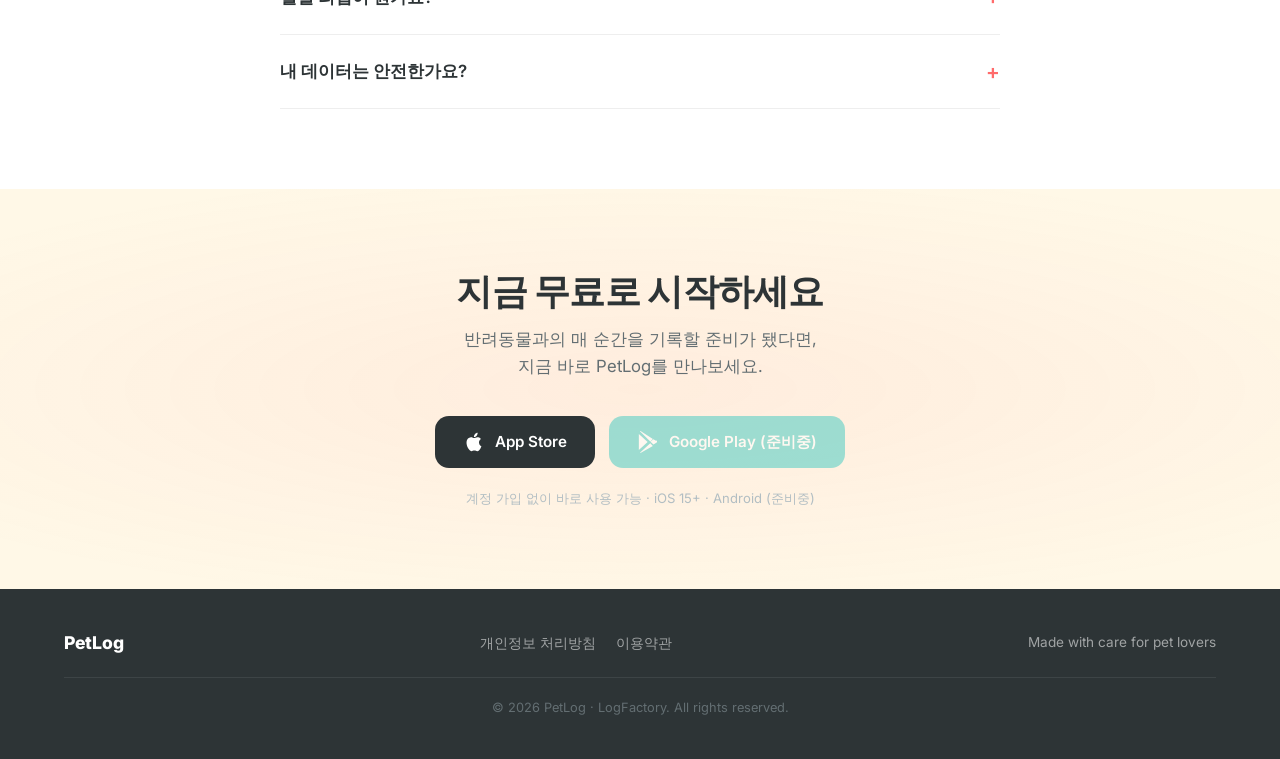
==== commit 2fab5bdb: "feat: add English landing page + language switcher - Add en/index.html with full SEO/AEO/GEO/LEO opt" ====
--- a/index.html
+++ b/index.html
@@ -9,7 +9,7 @@
   <meta name="robots" content="index, follow, max-snippet:-1, max-image-preview:large" />
   <link rel="canonical" href="https://raybirdy.github.io/petlog-legal/" />
   <link rel="alternate" hreflang="ko" href="https://raybirdy.github.io/petlog-legal/" />
-  <link rel="alternate" hreflang="en" href="https://raybirdy.github.io/petlog-legal/" />
+  <link rel="alternate" hreflang="en" href="https://raybirdy.github.io/petlog-legal/en/" />
   <link rel="alternate" hreflang="x-default" href="https://raybirdy.github.io/petlog-legal/" />
 
   <!-- Open Graph -->
@@ -723,6 +723,7 @@
           <li><a href="#beforeafter">변화</a></li>
           <li><a href="#trust">신뢰</a></li>
           <li><a href="#cta">다운로드</a></li>
+          <li><a href="en/" class="lang-switch">English</a></li>
         </ul>
       </div>
     </div>
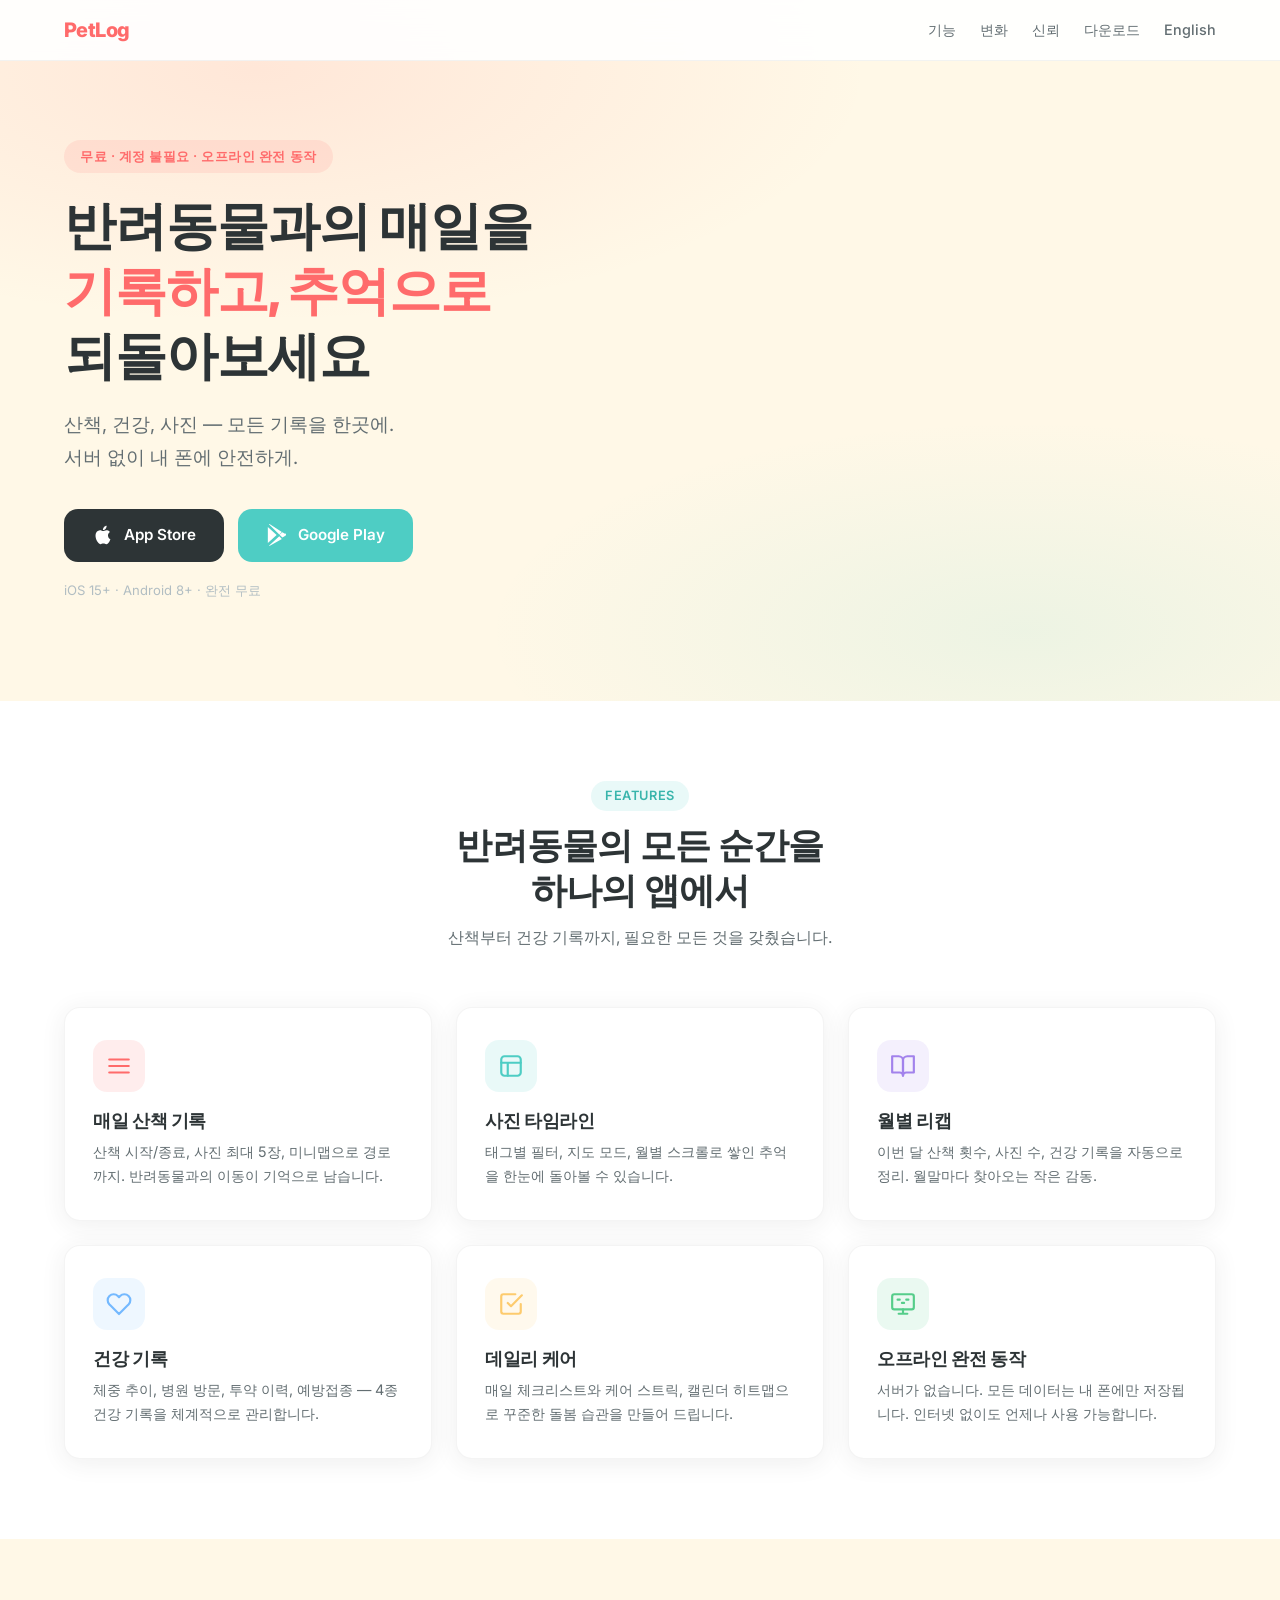
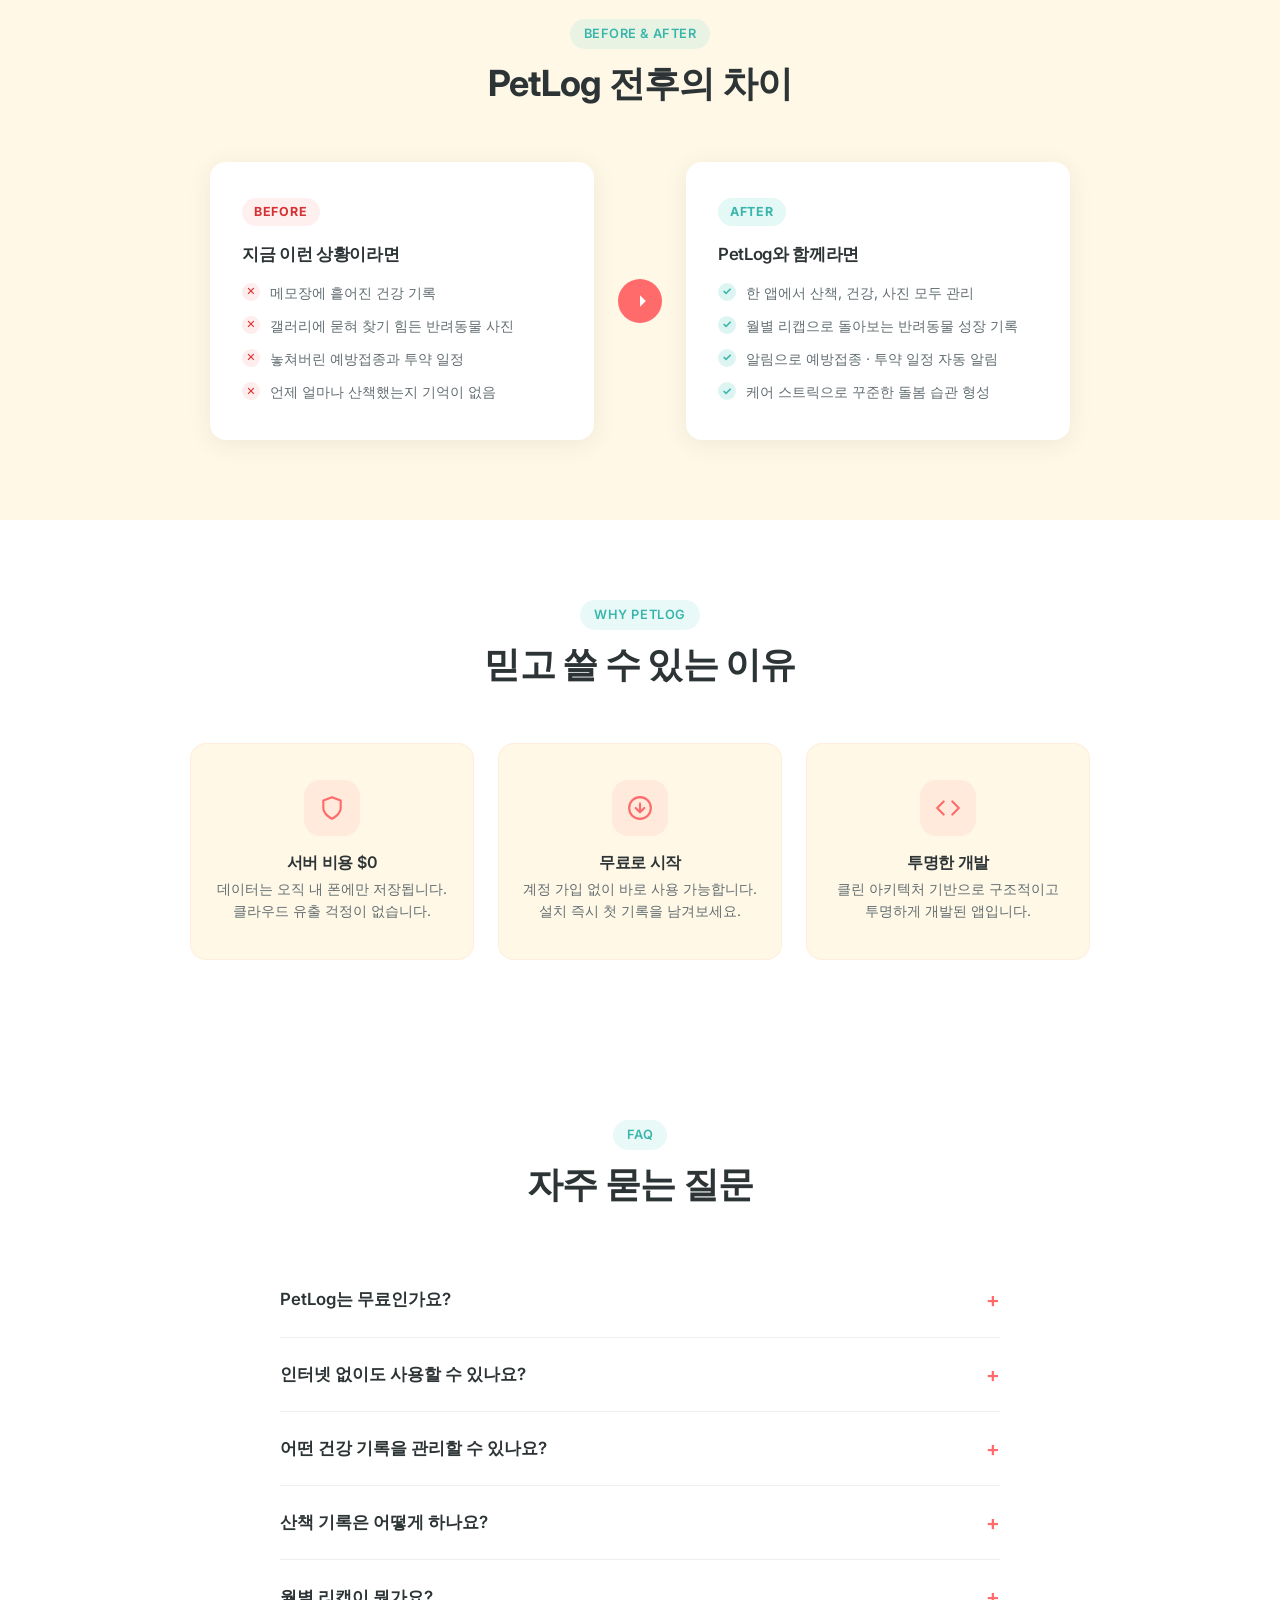
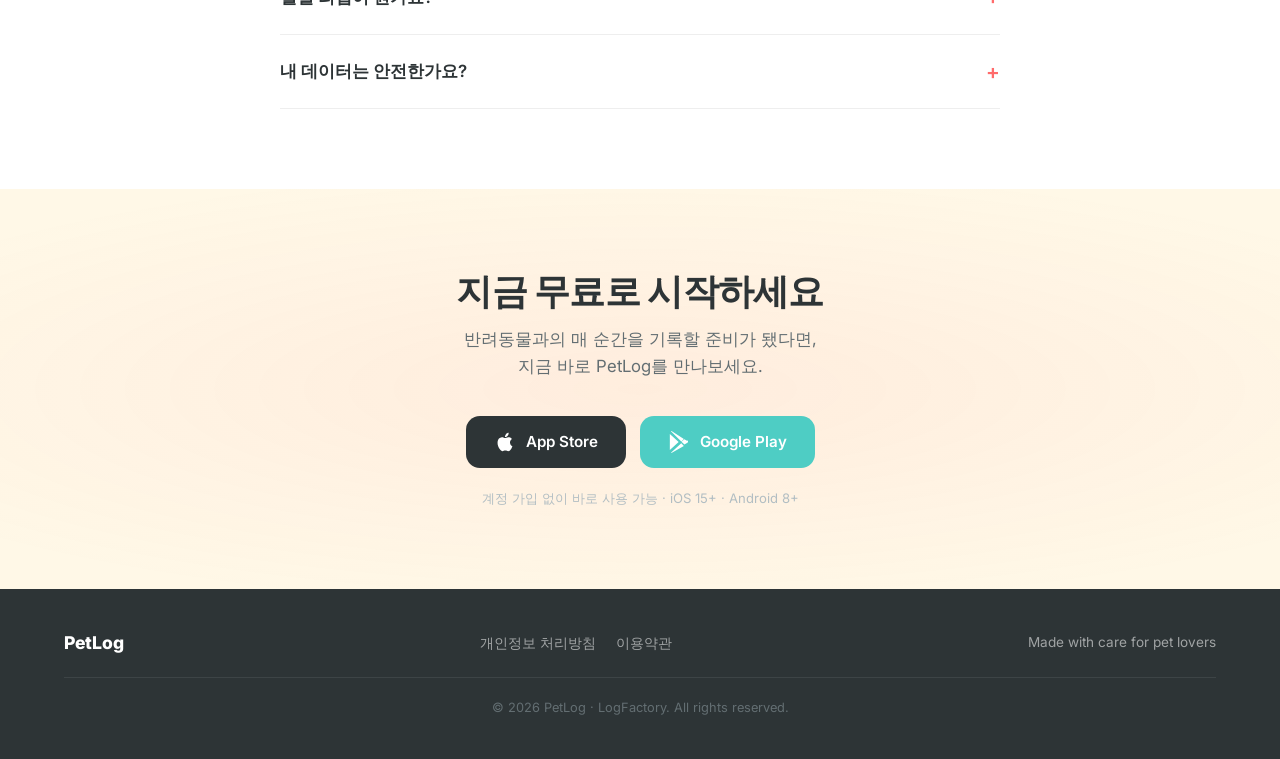
==== commit 4eb912bd: "feat: activate Android Google Play link (1.6.0+20 live) Replace disabled "Google Play (준비중 / Coming " ====
--- a/index.html
+++ b/index.html
@@ -27,7 +27,7 @@
   <meta name="twitter:description" content="산책, 건강, 사진 — 모든 기록을 한곳에. 서버 없이 무료로." />
 
   <meta name="theme-color" content="#FF6B6B" />
-  <meta name="apple-itunes-app" content="app-id=APP_ID" />
+  <meta name="apple-itunes-app" content="app-id=6760936087" />
 
   <!-- JSON-LD: SoftwareApplication (SEO/AEO/GEO) -->
   <script type="application/ld+json">
@@ -741,7 +741,7 @@
         </p>
         <div class="btn-group">
           <a
-            href="https://apps.apple.com/app/petlog/id[APP_ID]"
+            href="https://apps.apple.com/app/id6760936087"
             class="btn btn-dark"
             aria-label="App Store에서 다운로드"
           >
@@ -751,18 +751,18 @@
             </svg>
             App Store
           </a>
-          <span
-            class="btn btn-mint btn-disabled"
-            aria-label="Google Play 준비중"
-            style="opacity:0.55;cursor:default;pointer-events:none;"
+          <a
+            href="https://play.google.com/store/apps/details?id=com.logfactory.petlog"
+            class="btn btn-mint"
+            aria-label="Google Play에서 다운로드"
           >
             <svg class="store-icon" viewBox="0 0 24 24" fill="currentColor" aria-hidden="true">
               <path d="M3.18 23.76c.33.18.7.22 1.06.1l13.07-7.54-2.83-2.83-11.3 10.27zm-1.18-20.5v17.48l9.62-8.74-9.62-8.74zm19.16 7.6-3.3-1.9-3.14 2.86 3.14 2.86 3.32-1.92c.95-.55.95-1.86-.02-2.9zM4.24.14C3.88.02 3.51.06 3.18.24L14.49 11.55l2.83-2.83L4.24.14z"/>
             </svg>
-            Google Play (준비중)
-          </span>
-        </div>
-        <p class="hero-note">iOS 15+ · Android (준비중) · 완전 무료</p>
+            Google Play
+          </a>
+        </div>
+        <p class="hero-note">iOS 15+ · Android 8+ · 완전 무료</p>
       </div>
     </div>
   </section>
@@ -1011,7 +1011,7 @@
         </p>
         <div class="btn-group">
           <a
-            href="https://apps.apple.com/app/petlog/id[APP_ID]"
+            href="https://apps.apple.com/app/id6760936087"
             class="btn btn-dark"
             aria-label="App Store에서 다운로드"
           >
@@ -1020,18 +1020,18 @@
             </svg>
             App Store
           </a>
-          <span
-            class="btn btn-mint btn-disabled"
-            aria-label="Google Play 준비중"
-            style="opacity:0.55;cursor:default;pointer-events:none;"
+          <a
+            href="https://play.google.com/store/apps/details?id=com.logfactory.petlog"
+            class="btn btn-mint"
+            aria-label="Google Play에서 다운로드"
           >
             <svg class="store-icon" viewBox="0 0 24 24" fill="currentColor" aria-hidden="true">
               <path d="M3.18 23.76c.33.18.7.22 1.06.1l13.07-7.54-2.83-2.83-11.3 10.27zm-1.18-20.5v17.48l9.62-8.74-9.62-8.74zm19.16 7.6-3.3-1.9-3.14 2.86 3.14 2.86 3.32-1.92c.95-.55.95-1.86-.02-2.9zM4.24.14C3.88.02 3.51.06 3.18.24L14.49 11.55l2.83-2.83L4.24.14z"/>
             </svg>
-            Google Play (준비중)
-          </span>
-        </div>
-        <p class="cta-note">계정 가입 없이 바로 사용 가능 · iOS 15+ · Android (준비중)</p>
+            Google Play
+          </a>
+        </div>
+        <p class="cta-note">계정 가입 없이 바로 사용 가능 · iOS 15+ · Android 8+</p>
       </div>
     </div>
   </section>
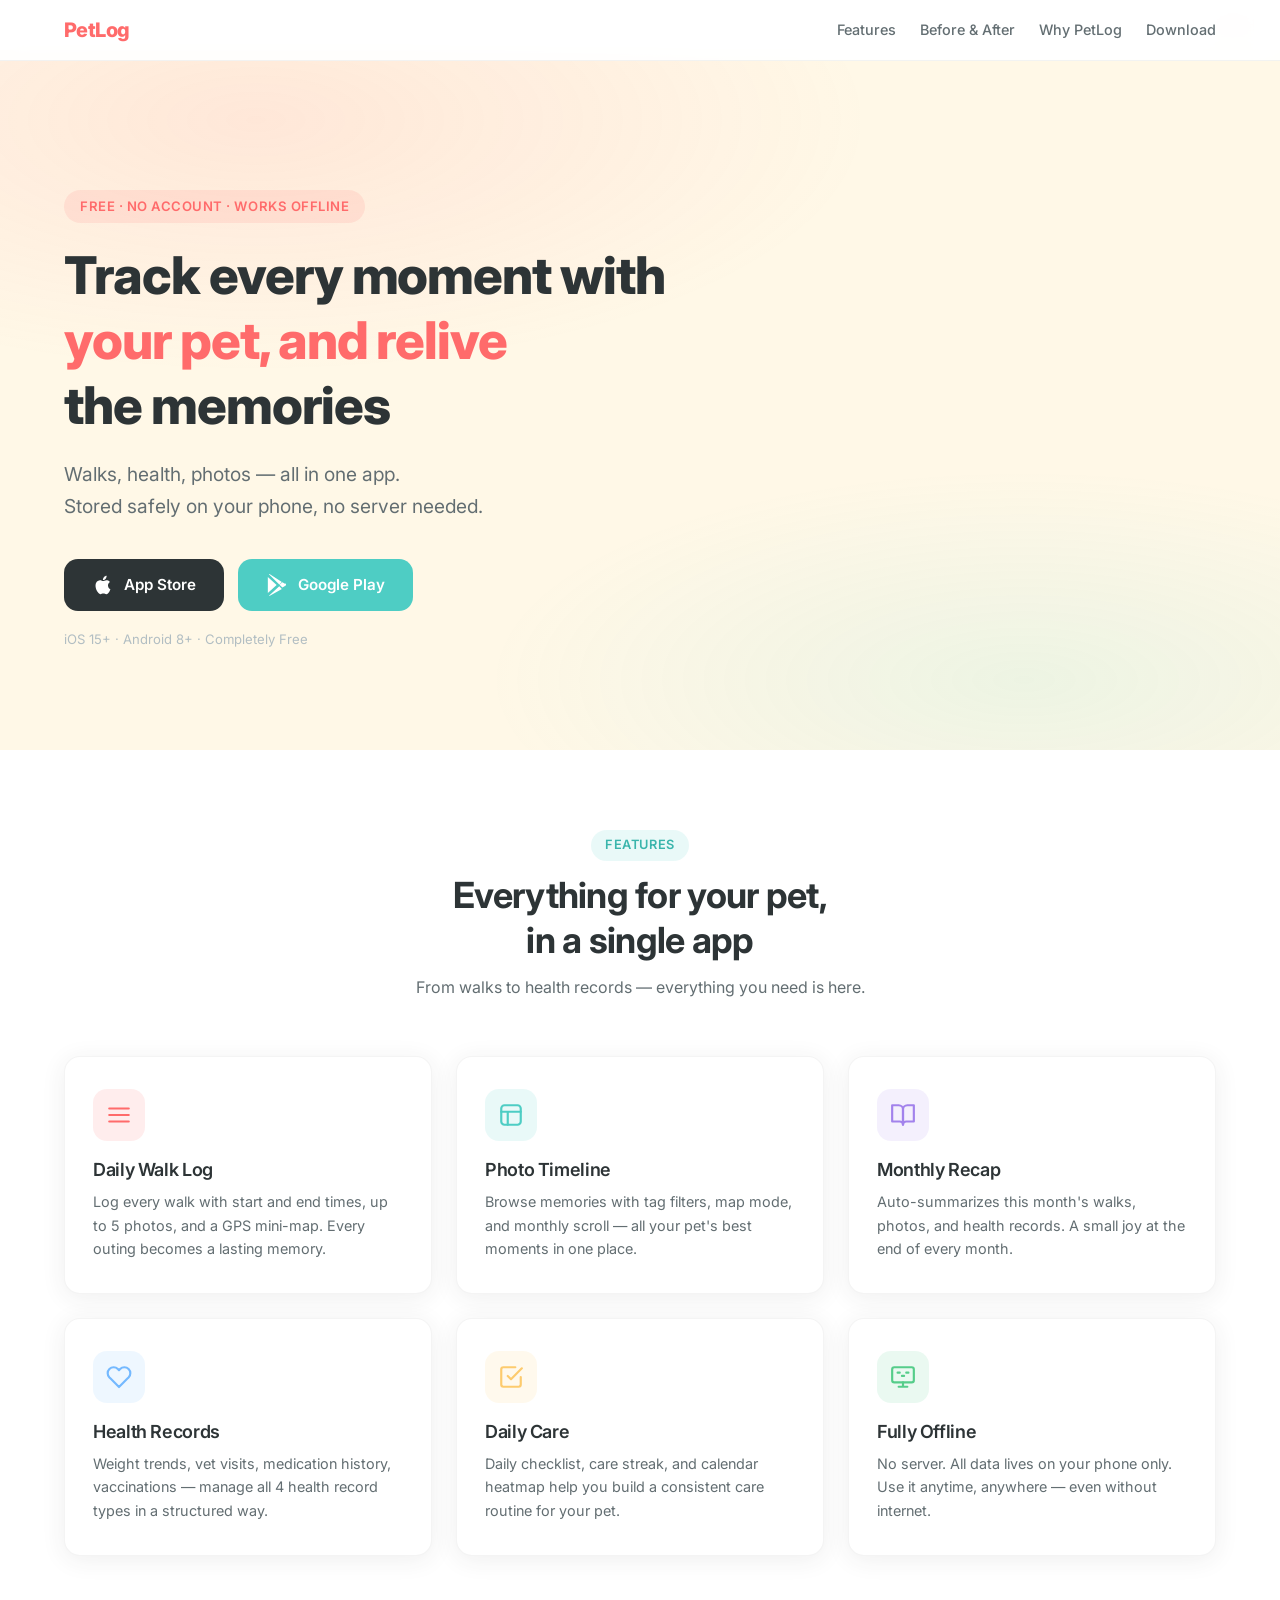
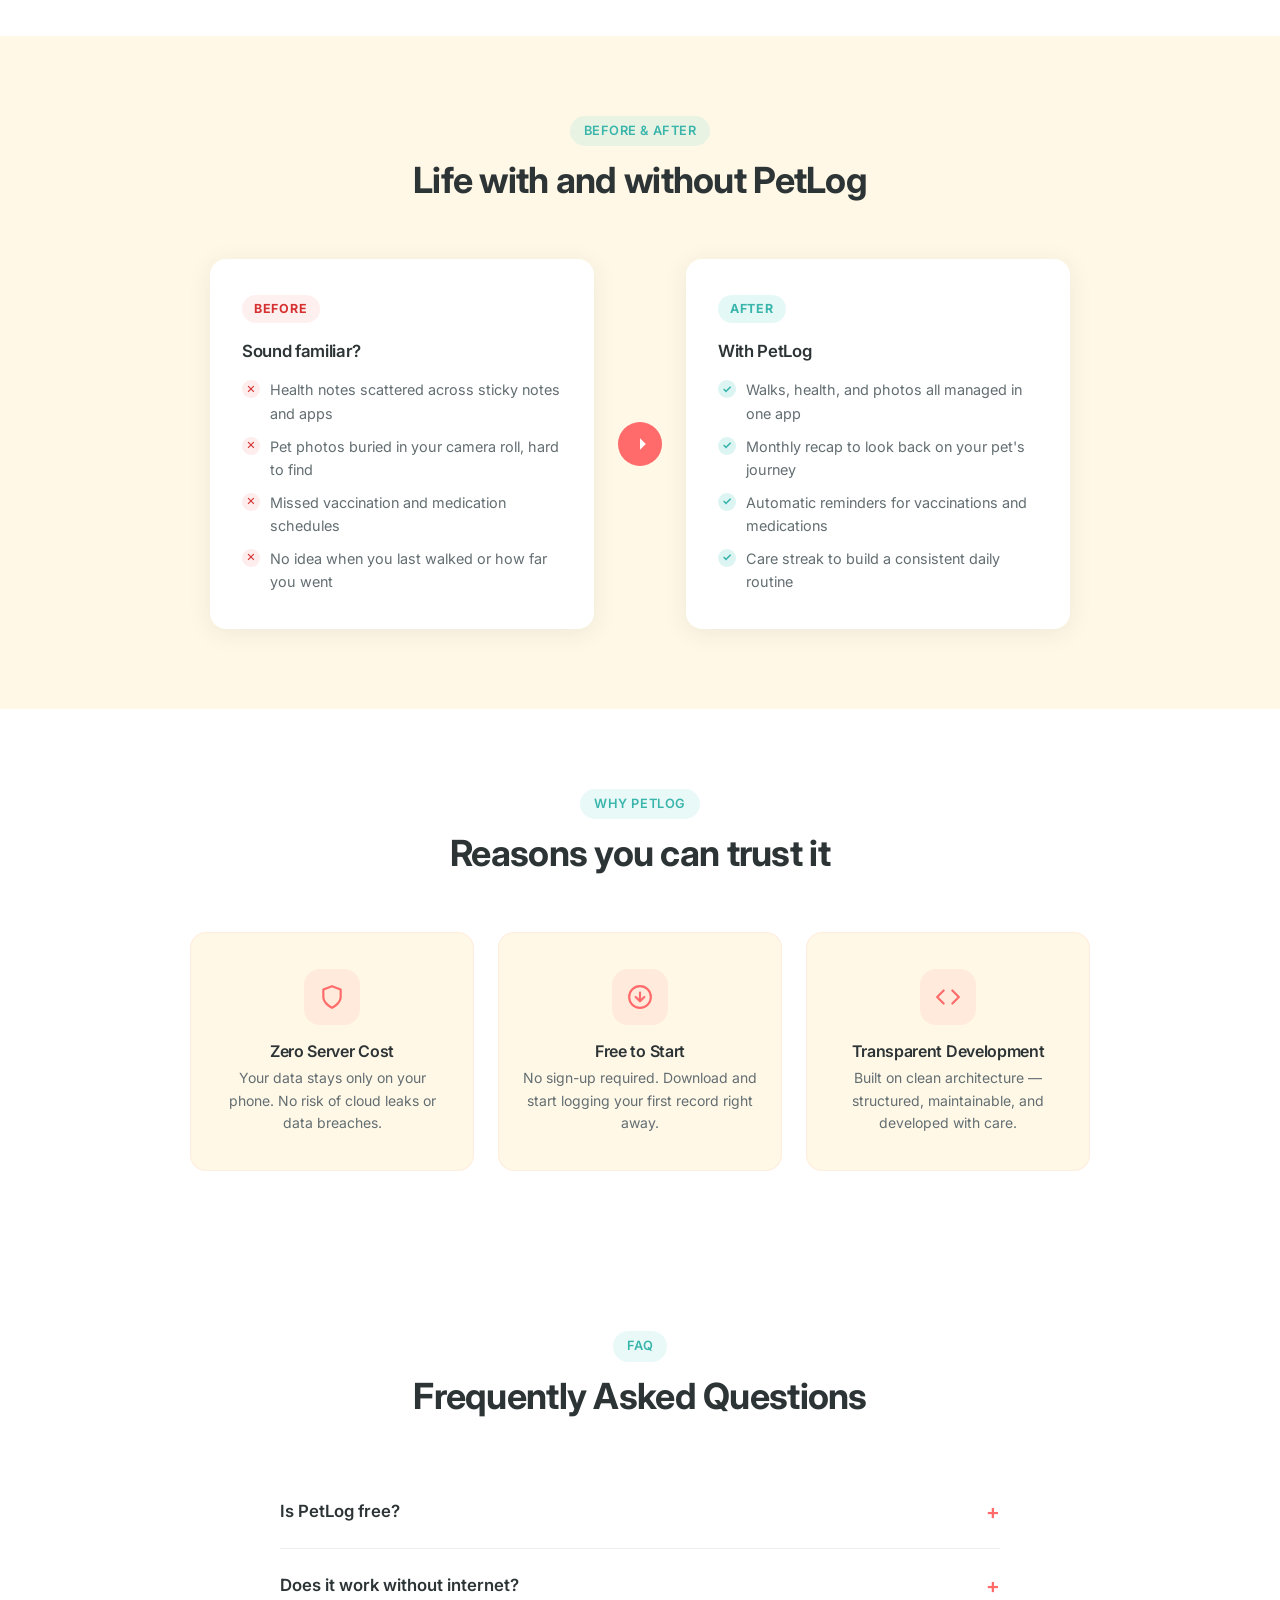
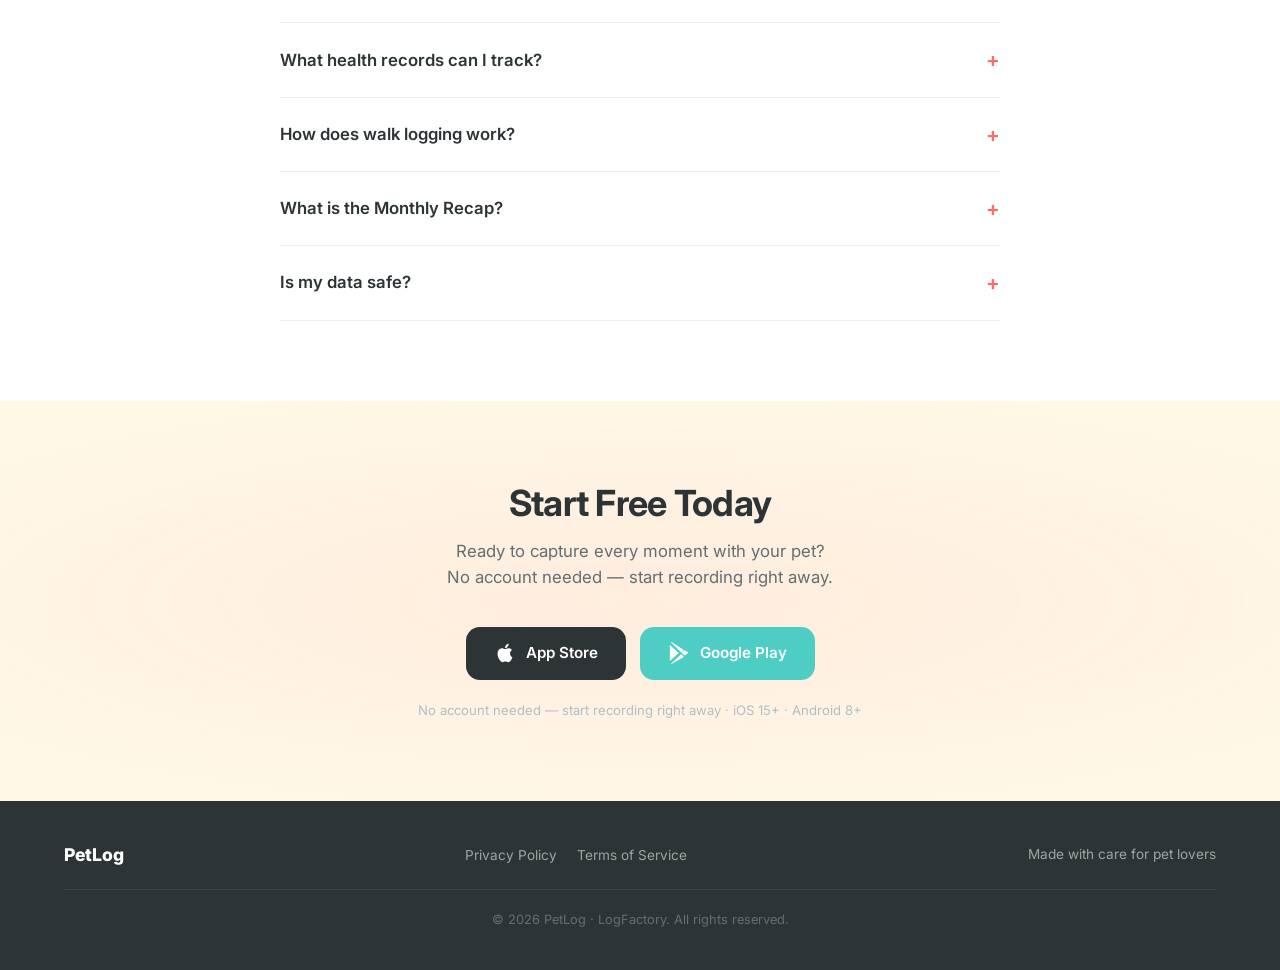
==== commit a1dbb063: "feat: auto-route landing by system locale (ko → /, others → /en/) Root (Korean) page runs an early <" ====
--- a/index.html
+++ b/index.html
@@ -2,6 +2,18 @@
 <html lang="ko">
 <head>
   <meta charset="UTF-8" />
+  <!-- 언어 자동 분기: 한국어 locale → 이 페이지 유지 / 그 외 → 영문(/en/). 수동 선택(localStorage)은 존중. 렌더 전 실행. -->
+  <script>
+    (function () {
+      try {
+        var choice = localStorage.getItem('petlog_lang');
+        if (choice === 'ko') return;                 // 사용자가 한국어를 직접 선택 → 유지
+        if (choice === 'en') { location.replace('en/'); return; }
+        var lang = (navigator.language || navigator.userLanguage || '').toLowerCase();
+        if (lang.indexOf('ko') !== 0) location.replace('en/'); // 한국어 외 → 영문
+      } catch (e) {}
+    })();
+  </script>
   <meta name="viewport" content="width=device-width, initial-scale=1.0" />
   <title>PetLog — 반려동물 건강 관리 앱 | 산책 기록, 사진 타임라인, 월별 리캡</title>
   <meta name="description" content="반려동물과의 매일을 기록하고 추억으로 되돌아보세요. 산책 기록, 사진 타임라인, 월별 리캡, 체중/병원/투약/예방접종 관리. 서버 없이 내 폰에 안전하게 저장. 무료." />
@@ -723,7 +735,7 @@
           <li><a href="#beforeafter">변화</a></li>
           <li><a href="#trust">신뢰</a></li>
           <li><a href="#cta">다운로드</a></li>
-          <li><a href="en/" class="lang-switch">English</a></li>
+          <li><a href="en/" class="lang-switch" onclick="try{localStorage.setItem('petlog_lang','en')}catch(e){}">English</a></li>
         </ul>
       </div>
     </div>
